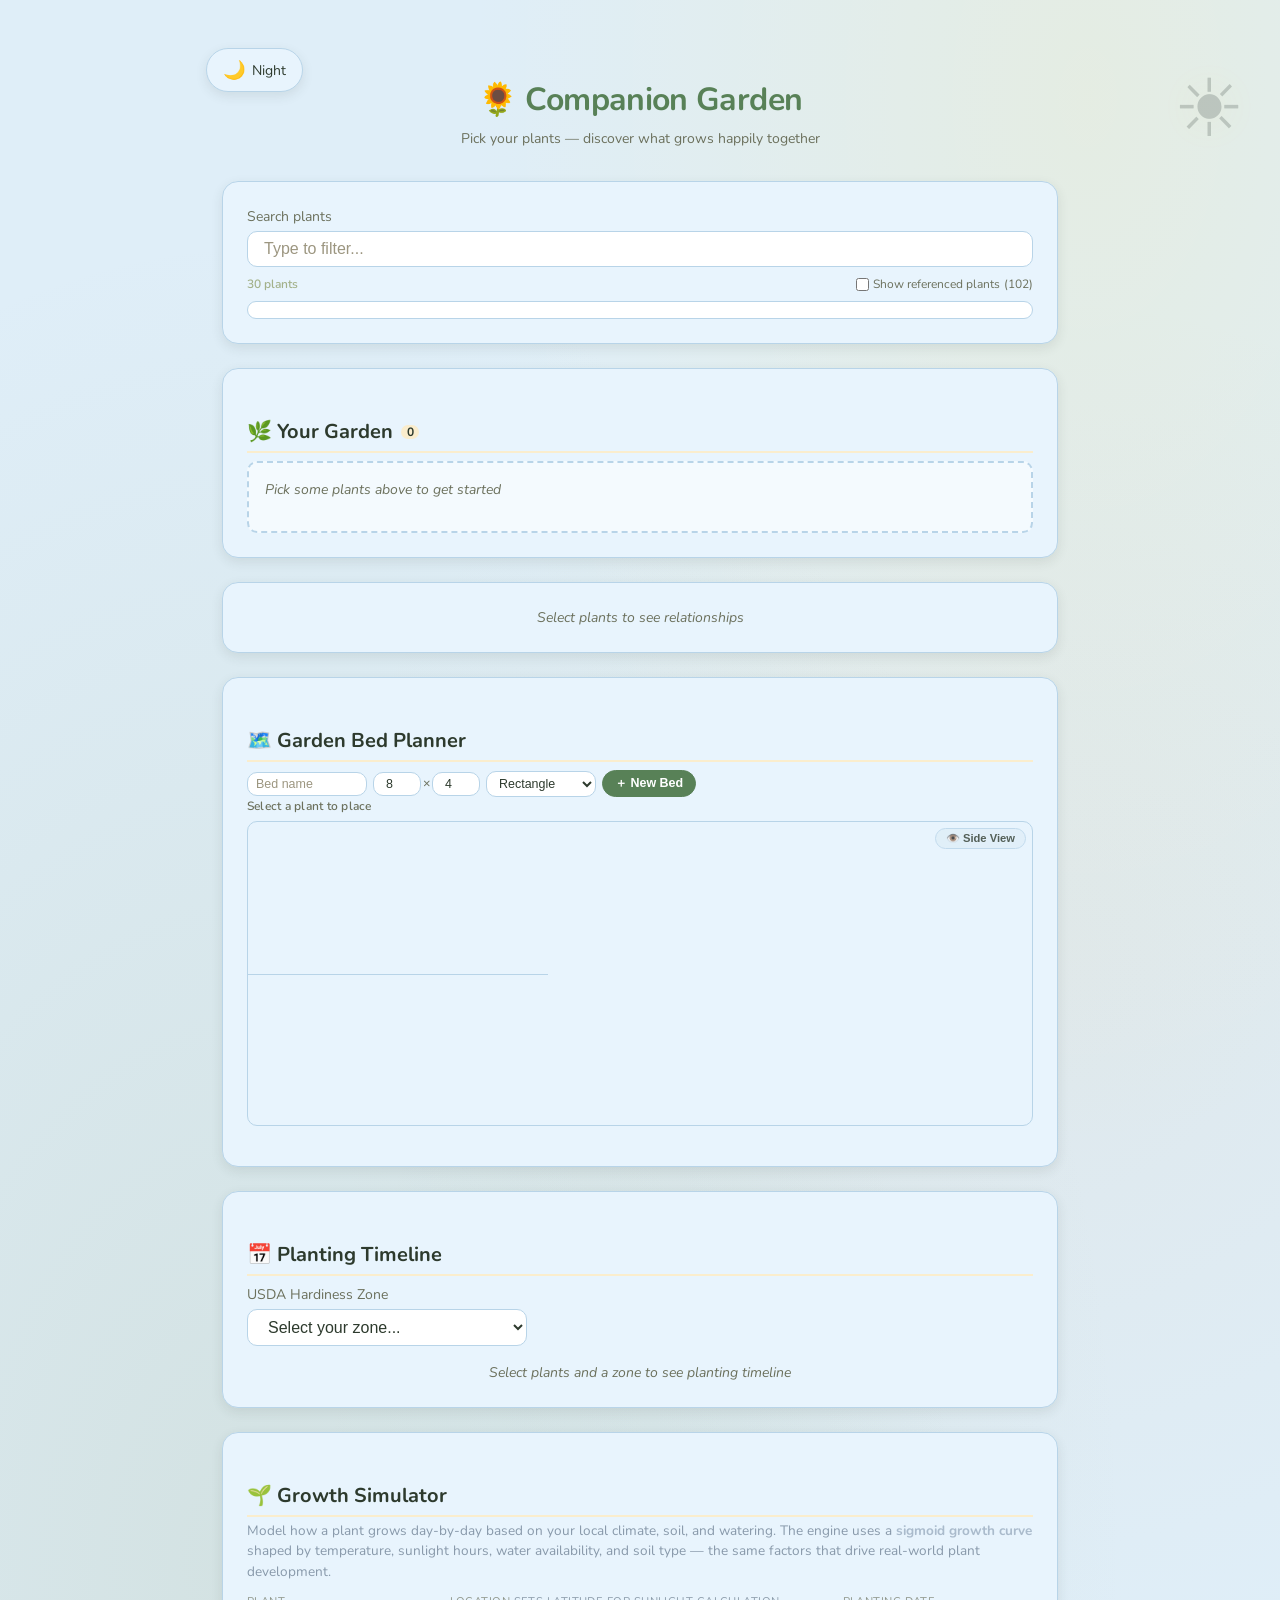
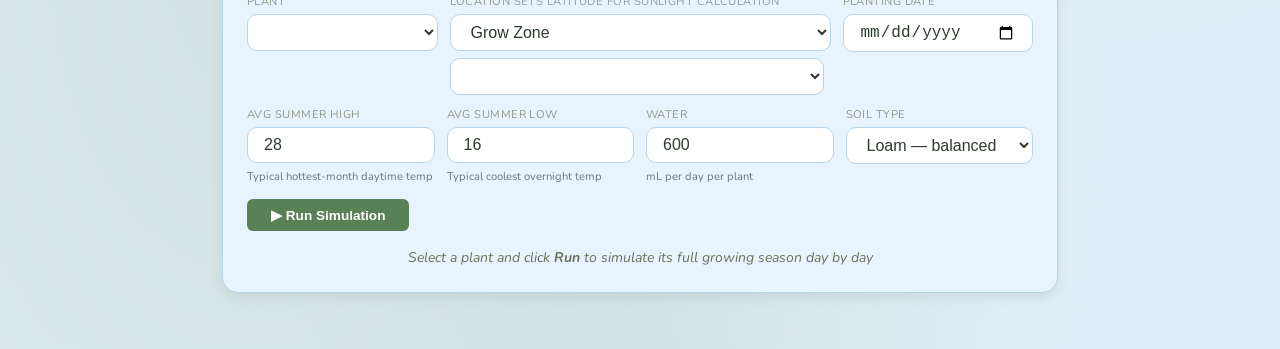
==== pwa/index.html @ 71387d05 "ux: informed UI — dual units, stage descriptions, and contextual labels Controls: - Date picker repl" ====
<!DOCTYPE html>
<html lang="en">
<head>
  <meta charset="UTF-8">
  <meta name="viewport" content="width=device-width, initial-scale=1.0">
  <title>Companion Garden</title>
  <meta name="description" content="Plan your garden with companion planting — see what grows well together">
  <meta name="theme-color" content="#588157">
  <link rel="manifest" href="manifest.json">
  <link rel="icon" href="data:image/svg+xml,<svg xmlns='http://www.w3.org/2000/svg' viewBox='0 0 100 100'><text y='.9em' font-size='90'>🌱</text></svg>">
  <link rel="preconnect" href="https://fonts.googleapis.com">
  <link rel="preconnect" href="https://fonts.gstatic.com" crossorigin>
  <link href="https://fonts.googleapis.com/css2?family=Nunito:wght@400;600;700&display=swap" rel="stylesheet">
  <link href="styles.css" rel="stylesheet">
</head>
<body>
  <a href="#main" class="cup-skip-link">Skip to main content</a>

  <button class="night-toggle" id="night-toggle" aria-label="Toggle night mode">
    <span class="night-toggle-icon" id="night-toggle-icon">🌙</span>
    <span id="night-toggle-label">Night</span>
  </button>

  <!-- Night decorations (hidden in day mode via CSS opacity) -->
  <div class="firefly-canvas" id="firefly-canvas"></div>
  <div class="night-moon" aria-hidden="true">🌙</div>

  <!-- Day decorations (hidden in night mode via CSS opacity) -->
  <div class="day-canvas" id="day-canvas"></div>
  <div class="day-sun" aria-hidden="true">☀️</div>

  <header class="app-header">
    <h1 class="app-title">🌻 Companion Garden</h1>
    <p class="app-subtitle">Pick your plants — discover what grows happily together</p>
  </header>

  <main id="main">
    <section class="card plant-picker" aria-label="Plant selection">
      <div class="search-bar">
        <label for="plant-search" class="field-label">Search plants</label>
        <input type="search" id="plant-search" class="field-input" placeholder="Type to filter..." autocomplete="off">
      </div>
      <div class="grid-toolbar">
        <span id="plant-count" class="chip-count">30 plants</span>
        <label class="stub-toggle">
          <input type="checkbox" id="show-stubs"> Show referenced plants
          <span id="stub-count" class="chip-count chip-count--muted">(102)</span>
        </label>
      </div>
      <div id="plant-grid" class="plant-grid" role="listbox" aria-label="Available plants">
      </div>
    </section>

    <section class="card garden-bed" aria-label="Your garden selection">
      <h2 class="section-title">🌿 Your Garden <span id="selected-count" class="badge" hidden>0</span></h2>
      <div id="selected-plants" class="selected-plants" aria-live="polite">
        <p class="empty-state">Pick some plants above to get started</p>
      </div>
    </section>

    <section class="card results-panel" aria-label="Companion results">
      <div id="no-selection-msg" class="empty-state center-text">Select plants to see relationships</div>
      <div id="all-clear-msg" class="all-clear" hidden>🌈 No conflicts — these plants grow well together!</div>
      <div id="conflicts-panel" class="conflicts-panel" hidden>
        <h2 class="section-title section-title--danger">⚠️ Conflicts <span id="conflict-count" class="badge badge--danger"></span></h2>
        <ul id="conflict-list" class="conflict-list"></ul>
      </div>
      <div id="companions-panel" class="companions-panel" hidden>
        <h2 class="section-title section-title--success">🤝 Shared Companions <span id="companion-count" class="badge badge--success"></span></h2>
        <ul id="companion-list" class="companion-list"></ul>
      </div>
      <div id="succession-panel" class="succession-panel" hidden>
        <h2 class="section-title section-title--succession">🔄 Succession Plan <span id="succession-count" class="badge badge--succession"></span></h2>
        <ul id="succession-list" class="succession-list"></ul>
      </div>
    </section>


    <section class="card stats-panel" id="stats-panel" aria-label="Garden statistics" hidden>
      <h2 class="section-title">📊 Garden Stats</h2>
      <button class="stats-detail-toggle" id="stats-detail-toggle" aria-label="Toggle detailed view">
        <span id="stats-detail-icon">🔬</span> <span id="stats-detail-label">Details</span>
      </button>
      <div class="stats-grid">
        <div class="stat-gauge" data-stat="nitrogen">
          <div class="stat-label">🧪 Nitrogen Balance</div>
          <div class="stat-bar"><div class="stat-fill" id="stat-nitrogen"></div></div>
          <div class="stat-value" id="stat-nitrogen-val"></div>
        </div>
        <div class="stat-gauge" data-stat="roots">
          <div class="stat-label">🌱 Root Diversity</div>
          <div class="stat-bar"><div class="stat-fill" id="stat-roots"></div></div>
          <div class="stat-value" id="stat-roots-val"></div>
        </div>
        <div class="stat-gauge" data-stat="vertical">
          <div class="stat-label">🌿 Vertical Coverage</div>
          <div class="stat-bar"><div class="stat-fill" id="stat-vertical"></div></div>
          <div class="stat-value" id="stat-vertical-val"></div>
        </div>
        <div class="stat-gauge" data-stat="water">
          <div class="stat-label">💧 Water Demand</div>
          <div class="stat-bar"><div class="stat-fill" id="stat-water"></div></div>
          <div class="stat-value" id="stat-water-val"></div>
        </div>
        <div class="stat-gauge" data-stat="pollinator">
          <div class="stat-label">🐝 Pollinator Score</div>
          <div class="stat-bar"><div class="stat-fill" id="stat-pollinator"></div></div>
          <div class="stat-value" id="stat-pollinator-val"></div>
        </div>
        <div class="stat-gauge" data-stat="family">
          <div class="stat-label">🧬 Family Diversity</div>
          <div class="stat-bar"><div class="stat-fill" id="stat-family"></div></div>
          <div class="stat-value" id="stat-family-val"></div>
        </div>
        <div class="stat-gauge stat-gauge--wide" data-stat="pest">
          <div class="stat-label">🛡️ Pest Coverage</div>
          <div class="stat-pests" id="stat-pest-list"></div>
        </div>
      </div>
      <div class="stats-visuals" id="stats-visuals">
        <div class="visual-panel" id="visual-roots">
          <div class="visual-title">🌱 Root Profile</div>
          <div class="root-diagram" id="root-diagram">
            <div class="soil-layer soil-shallow" data-depth="shallow">
              <span class="soil-label">Shallow</span>
              <div class="soil-plants" id="soil-shallow-plants"></div>
            </div>
            <div class="soil-layer soil-medium" data-depth="medium">
              <span class="soil-label">Medium</span>
              <div class="soil-plants" id="soil-medium-plants"></div>
            </div>
            <div class="soil-layer soil-deep" data-depth="deep">
              <span class="soil-label">Deep</span>
              <div class="soil-plants" id="soil-deep-plants"></div>
            </div>
          </div>
        </div>
        <div class="visual-panel" id="visual-vertical">
          <div class="visual-title">🌿 Garden Layers</div>
          <div class="layer-diagram" id="layer-diagram">
            <div class="height-tier" data-tier="climbing"><span class="tier-label">Climbing</span><div class="tier-plants" id="tier-climbing"></div></div>
            <div class="height-tier" data-tier="tall"><span class="tier-label">Tall</span><div class="tier-plants" id="tier-tall"></div></div>
            <div class="height-tier" data-tier="medium"><span class="tier-label">Medium</span><div class="tier-plants" id="tier-medium"></div></div>
            <div class="height-tier" data-tier="low"><span class="tier-label">Low</span><div class="tier-plants" id="tier-low"></div></div>
            <div class="height-tier" data-tier="ground-cover"><span class="tier-label">Ground</span><div class="tier-plants" id="tier-ground-cover"></div></div>
            <div class="ground-line"></div>
          </div>
        </div>
        <div class="visual-panel visual-panel--wide" id="visual-nitrogen">
          <div class="visual-title">⚖️ Nitrogen Balance</div>
          <div class="balance-diagram" id="balance-diagram">
            <div class="balance-side balance-fixers" id="balance-fixers">
              <div class="balance-label">Fixers (+N)</div>
              <div class="balance-plants" id="balance-fixer-plants"></div>
            </div>
            <div class="balance-fulcrum">
              <div class="balance-beam" id="balance-beam"></div>
              <div class="balance-pivot">▲</div>
              <div class="balance-score" id="balance-score"></div>
            </div>
            <div class="balance-side balance-feeders" id="balance-feeders">
              <div class="balance-label">Feeders (−N)</div>
              <div class="balance-plants" id="balance-feeder-plants"></div>
            </div>
          </div>
        </div>
      </div>
      <div class="stats-detail" id="stats-detail" hidden>
        <table class="stats-table" id="stats-table">
          <thead>
            <tr>
              <th>Plant</th>
              <th>N₂</th>
              <th>Roots</th>
              <th>Height</th>
              <th>Water</th>
              <th>Sun</th>
              <th>Poll.</th>
              <th>Yield</th>
              <th>Pests Deterred</th>
            </tr>
          </thead>
          <tbody id="stats-table-body"></tbody>
        </table>
        <div class="stats-raw" id="stats-raw"></div>
      </div>
      <div class="stat-suggestions" id="stat-suggestions"></div>
    </section>

    <section class="card planner-panel" id="planner-panel" aria-label="Garden Bed Planner">
      <h2 class="section-title">🗺️ Garden Bed Planner</h2>

      <div class="planner-layout">
        <div class="planner-toolbar">
          <div class="planner-bed-tabs" id="planner-bed-tabs"></div>
          <div class="planner-controls">
            <input type="text" id="bed-name" class="field-input planner-input" placeholder="Bed name" maxlength="24">
            <label class="planner-dim-label">
              <input type="number" id="bed-cols" class="field-input planner-dim" value="8" min="2" max="20">×
              <input type="number" id="bed-rows" class="field-input planner-dim" value="4" min="2" max="20">
            </label>
            <select id="bed-shape" class="field-input planner-select">
              <option value="rectangle">Rectangle</option>
              <option value="circle">Circle</option>
            </select>
            <button class="planner-btn" id="planner-add-bed">＋ New Bed</button>
          </div>
        </div>

        <div class="planner-palette-bar">
          <span class="planner-placing" id="planner-placing-label">Select a plant to place</span>
          <div class="planner-palette" id="planner-palette"></div>
        </div>

        <div class="planner-canvas-wrap">
          <canvas id="planner-canvas" class="planner-canvas"></canvas>
          <canvas id="planner-side-canvas" class="planner-canvas planner-side-canvas"></canvas>
          <button class="planner-view-btn" id="planner-view-toggle">👁️ Side View</button>
        </div>

        <div class="planner-bed-stats" id="planner-bed-stats"></div>
          <div class="planner-rotation-tabs" id="rotation-tabs" hidden></div>
      </div>
    </section>

    <section class="card timeline-panel" aria-label="Planting timeline">
      <h2 class="section-title">📅 Planting Timeline</h2>
      <div class="zone-selector">
        <label for="zone-select" class="field-label">USDA Hardiness Zone</label>
        <select id="zone-select" class="field-input">
          <option value="">Select your zone...</option>
        </select>
        <span id="frost-info" class="frost-info"></span>
      </div>
      <div id="timeline-empty" class="empty-state center-text">Select plants and a zone to see planting timeline</div>
      <div id="timeline-chart" class="timeline-chart" hidden>
        <div class="timeline-header">
          <div class="timeline-label-col"></div>
          <div class="timeline-months">
            <span>Jan</span><span>Feb</span><span>Mar</span><span>Apr</span>
            <span>May</span><span>Jun</span><span>Jul</span><span>Aug</span>
            <span>Sep</span><span>Oct</span><span>Nov</span><span>Dec</span>
          </div>
        </div>
        <div id="timeline-rows" class="timeline-rows"></div>
        <div class="timeline-legend">
          <span class="legend-item"><span class="legend-swatch legend-swatch--indoor"></span>Indoor start</span>
          <span class="legend-item"><span class="legend-swatch legend-swatch--outdoor"></span>Outdoor</span>
          <span class="legend-item"><span class="legend-swatch legend-swatch--harvest"></span>Harvest</span>
          <span class="legend-item"><span class="legend-swatch legend-swatch--frost"></span>Last frost</span>
          <span class="legend-item"><span class="legend-swatch legend-swatch--today"></span>Today</span>
        </div>
      </div>
    </section>
    <section class="card growth-panel" id="growth-panel" aria-label="Growth Simulator">
      <h2 class="section-title">🌱 Growth Simulator</h2>
      <p class="growth-intro">Model how a plant grows day-by-day based on your local climate, soil, and watering.
        The engine uses a <strong>sigmoid growth curve</strong> shaped by temperature, sunlight hours,
        water availability, and soil type — the same factors that drive real-world plant development.</p>
      <div class="growth-controls">
        <div class="growth-control-row">
          <div class="growth-field">
            <label for="growth-plant-select" class="field-label">Plant</label>
            <select id="growth-plant-select" class="field-input"></select>
          </div>
          <div class="growth-field growth-field--location">
            <label class="field-label">Location <span class="growth-hint">Sets latitude for sunlight calculation</span></label>
            <div class="growth-location-row">
              <select id="growth-loc-method" class="field-input growth-loc-select">
                <option value="zone">Grow Zone</option>
                <option value="city">City</option>
                <option value="gps">📍 Use My Location</option>
                <option value="manual">Manual Latitude</option>
              </select>
              <select id="growth-zone-select" class="field-input growth-loc-picker"></select>
              <select id="growth-city-select" class="field-input growth-loc-picker" hidden></select>
              <input type="number" id="growth-latitude" class="field-input growth-loc-picker" value="42" min="-90" max="90" step="0.1" hidden>
              <span id="growth-loc-label" class="growth-loc-label"></span>
            </div>
          </div>
          <div class="growth-field">
            <label for="growth-planting-date" class="field-label">Planting Date</label>
            <input type="date" id="growth-planting-date" class="field-input" value="">
            <input type="hidden" id="growth-planting-doy" value="120">
          </div>
        </div>
        <div class="growth-control-row">
          <div class="growth-field">
            <label for="growth-temp-high" class="field-label">Avg Summer High <span id="growth-temp-high-f" class="growth-hint"></span></label>
            <input type="number" id="growth-temp-high" class="field-input" value="28" step="0.5">
            <span class="growth-hint">Typical hottest-month daytime temp</span>
          </div>
          <div class="growth-field">
            <label for="growth-temp-low" class="field-label">Avg Summer Low <span id="growth-temp-low-f" class="growth-hint"></span></label>
            <input type="number" id="growth-temp-low" class="field-input" value="16" step="0.5">
            <span class="growth-hint">Typical coolest overnight temp</span>
          </div>
          <div class="growth-field">
            <label for="growth-water" class="field-label">Water <span id="growth-water-equiv" class="growth-hint"></span></label>
            <input type="number" id="growth-water" class="field-input" value="600" min="0" max="3000" step="50">
            <span class="growth-hint">mL per day per plant</span>
          </div>
          <div class="growth-field">
            <label for="growth-soil-select" class="field-label">Soil Type</label>
            <select id="growth-soil-select" class="field-input">
              <option value="loam">Loam — balanced (most gardens)</option>
              <option value="sandy">Sandy — drains fast, warms quickly</option>
              <option value="sandy-loam">Sandy Loam — light, easy roots</option>
              <option value="silt-loam">Silt Loam — holds moisture well</option>
              <option value="clay-loam">Clay Loam — rich but slow drainage</option>
              <option value="clay">Clay — heavy, retains water</option>
            </select>
          </div>
        </div>
        <button id="growth-run-btn" class="btn btn--primary">▶ Run Simulation</button>
      </div>
      <div id="growth-empty" class="empty-state center-text">Select a plant and click <strong>Run</strong> to simulate its full growing season day by day</div>
      <div id="growth-results" hidden>
        <div class="growth-snapshot-card" id="growth-snapshot"></div>
        <div class="growth-day-control">
          <label for="growth-day-slider" class="field-label">Day <span id="growth-day-label">0</span></label>
          <input type="range" id="growth-day-slider" min="0" max="180" value="0" class="growth-slider">
          <div class="growth-stage-row">
            <div class="growth-stage-badge" id="growth-stage-badge">seed</div>
            <span class="growth-stage-desc" id="growth-stage-desc"></span>
          </div>
        </div>
        <div class="growth-charts">
          <div class="growth-chart-label">📈 Growth Curves — height, spread, and root depth over the season (cm)</div>
          <canvas id="growth-chart-height" width="600" height="220"></canvas>
          <div class="growth-chart-label">⚠️ Stress Timeline — when conditions hurt growth (frost, heat, drought, etc.)</div>
          <canvas id="growth-chart-stress" width="600" height="120"></canvas>
        </div>
        <details class="growth-data-details">
          <summary>Raw Data (JSON)</summary>
          <pre id="growth-raw-json" class="growth-raw"></pre>
        </details>
      </div>
    </section>
  </main>

  <script type="module" src="app.js"></script>
</body>
</html>
---- pwa/styles.css ----
/* Companion Garden — styles.css
 * Warm garden theme: greens, yellows, earthy tones. */

/* ── Tokens ── */
:root {
  /* ─ Garden palette ─ */
  --cup-color-surface:      #dfeef8;  /* soft sky blue */
  --cup-color-on-surface:   #2d3a2d;  /* deep garden green */
  --cup-color-surface-alt:  #e8f4fd;  /* pale sky */
  --cup-color-primary:      #588157;  /* sage green */
  --cup-color-on-primary:   #ffffff;
  --cup-color-secondary:    #a3b18a;  /* dusty sage */
  --cup-color-accent:       #dda15e;  /* golden honey */
  --cup-color-accent-light: #faedcd;  /* pale wheat */
  --cup-color-error:        #bc4749;  /* berry red */
  --cup-color-on-error:     #ffffff;
  --cup-color-success:      #4a7c59;  /* forest green */
  --cup-color-warning:      #e9c46a;  /* sunflower */
  --cup-color-info:         #588157;
  --cup-color-border:       #b8d4e8;  /* sky border */
  --cup-color-focus:        #588157;
  --cup-color-disabled:     #c9c2a5;
  --cup-color-on-disabled:  #8a8472;
  --cup-color-placeholder:  #9c9680;
  --cup-color-text-muted:   #6b705c;  /* olive muted */

  --cup-space-2xs: 0.125rem;
  --cup-space-xs:  0.25rem;
  --cup-space-sm:  0.5rem;
  --cup-space-md:  1rem;
  --cup-space-lg:  1.5rem;
  --cup-space-xl:  2rem;
  --cup-space-2xl: 3rem;

  --cup-font-family:       'Nunito', system-ui, -apple-system, 'Segoe UI', Roboto, sans-serif;
  --cup-font-family-mono:  ui-monospace, 'Cascadia Code', 'Fira Code', monospace;
  --cup-font-size-xs:   0.75rem;
  --cup-font-size-sm:   0.875rem;
  --cup-font-size-base: 1rem;
  --cup-font-size-lg:   1.25rem;
  --cup-font-size-xl:   1.5rem;
  --cup-font-size-2xl:  2rem;
  --cup-font-weight-normal: 400;
  --cup-font-weight-medium: 600;
  --cup-font-weight-bold:   700;
  --cup-line-height:        1.5;

  --cup-radius-sm:   6px;
  --cup-radius-md:   10px;
  --cup-radius-lg:   16px;
  --cup-radius-full: 9999px;

  --cup-transition-fast:   150ms ease;
  --cup-transition-normal: 250ms ease;
  --cup-transition-slow:   400ms ease;

  --cup-shadow-sm:  0 1px 3px rgba(45,58,45,0.08);
  --cup-shadow-md:  0 4px 12px rgba(45,58,45,0.1);
  --cup-shadow-lg:  0 8px 24px rgba(45,58,45,0.12);

  --cup-touch-min: 44px;
}

/* ── Reset ── */
*, *::before, *::after {
  box-sizing: border-box;
  margin: 0;
  padding: 0;
}

body {
  font-family: var(--cup-font-family);
  font-size: var(--cup-font-size-base);
  line-height: var(--cup-line-height);
  color: var(--cup-color-on-surface);
  background-color: var(--cup-color-surface);
  background-image:
    radial-gradient(ellipse at 85% 5%, rgba(255,230,130,0.18) 0%, transparent 40%),
    radial-gradient(ellipse at 20% 80%, rgba(163,177,138,0.2) 0%, transparent 60%),
    radial-gradient(ellipse at 80% 50%, rgba(221,161,94,0.08) 0%, transparent 50%),
    radial-gradient(ellipse at 50% 100%, rgba(88,129,87,0.06) 0%, transparent 40%);
  min-height: 100dvh;
  padding: var(--cup-space-md);
}

/* ── Skip Link ── */
.cup-skip-link {
  position: absolute;
  top: -100%;
  left: var(--cup-space-md);
  background: var(--cup-color-primary);
  color: var(--cup-color-on-primary);
  padding: var(--cup-space-sm) var(--cup-space-md);
  border-radius: var(--cup-radius-md);
  font-weight: var(--cup-font-weight-bold);
  z-index: 1000;
  text-decoration: none;
}
.cup-skip-link:focus {
  top: var(--cup-space-sm);
}

/* ── Header ── */
.app-header {
  text-align: center;
  margin-bottom: var(--cup-space-xl);
}
.app-title {
  font-size: var(--cup-font-size-2xl);
  font-weight: var(--cup-font-weight-bold);
  color: var(--cup-color-primary);
  letter-spacing: -0.02em;
}
.app-subtitle {
  color: var(--cup-color-text-muted);
  font-size: var(--cup-font-size-sm);
  margin-top: var(--cup-space-xs);
}

/* ── Search Bar ── */
.search-bar {
  margin-bottom: var(--cup-space-sm);
}

/* ── Grid Toolbar ── */
.grid-toolbar {
  display: flex;
  align-items: center;
  justify-content: space-between;
  margin-bottom: var(--cup-space-sm);
}
.chip-count {
  font-size: var(--cup-font-size-xs);
  color: var(--cup-color-secondary);
  font-weight: var(--cup-font-weight-medium);
}
.chip-count--muted {
  color: var(--cup-color-text-muted);
  font-weight: var(--cup-font-weight-normal);
}
.stub-toggle {
  display: flex;
  align-items: center;
  gap: var(--cup-space-xs);
  font-size: var(--cup-font-size-xs);
  color: var(--cup-color-text-muted);
  cursor: pointer;
  user-select: none;
}
.stub-toggle input[type="checkbox"] {
  accent-color: var(--cup-color-primary);
}
.field-label {
  display: block;
  font-size: var(--cup-font-size-sm);
  color: var(--cup-color-text-muted);
  margin-bottom: var(--cup-space-xs);
}
.field-input {
  width: 100%;
  padding: var(--cup-space-sm) var(--cup-space-md);
  background: #fff;
  border: 1.5px solid var(--cup-color-border);
  border-radius: var(--cup-radius-md);
  color: var(--cup-color-on-surface);
  font-size: var(--cup-font-size-base);
  transition: border-color var(--cup-transition-fast);
}
.field-input:focus {
  outline: none;
  border-color: var(--cup-color-focus);
  box-shadow: 0 0 0 3px rgba(88, 129, 87, 0.15);
}
.field-input::placeholder {
  color: var(--cup-color-placeholder);
}

/* ── Plant Grid ── */
.plant-grid {
  display: flex;
  flex-wrap: wrap;
  gap: var(--cup-space-sm);
  max-height: 280px;
  overflow-y: auto;
  padding: var(--cup-space-sm);
  border: 1.5px solid var(--cup-color-border);
  border-radius: var(--cup-radius-md);
  background: #fff;
}

.plant-chip {
  display: inline-flex;
  align-items: center;
  gap: 4px;
  padding: var(--cup-space-xs) var(--cup-space-md);
  min-height: var(--cup-touch-min);
  border-radius: var(--cup-radius-full);
  border: 1.5px solid var(--cup-color-border);
  background: var(--cup-color-accent-light);
  color: var(--cup-color-on-surface);
  font-size: var(--cup-font-size-sm);
  cursor: pointer;
  transition: all var(--cup-transition-fast);
  user-select: none;
}
.plant-chip:hover {
  border-color: var(--cup-color-primary);
  background: rgba(88, 129, 87, 0.08);
  transform: translateY(-1px);
  box-shadow: var(--cup-shadow-sm);
}
.plant-chip[aria-selected="true"] {
  background: var(--cup-color-primary);
  color: var(--cup-color-on-primary);
  border-color: var(--cup-color-primary);
  font-weight: var(--cup-font-weight-medium);
  box-shadow: var(--cup-shadow-sm);
}
.plant-chip.companion-highlight {
  border-color: var(--cup-color-success);
  background: rgba(74, 124, 89, 0.08);
  box-shadow: 0 0 0 2px rgba(74, 124, 89, 0.2);
}
.plant-chip.antagonist-highlight {
  border-color: var(--cup-color-error);
  background: rgba(188, 71, 73, 0.06);
  box-shadow: 0 0 0 2px rgba(188, 71, 73, 0.2);
}
.plant-chip.stub {
  opacity: 0.5;
  font-style: italic;
}

/* ── Emoji in chips ── */
.plant-emoji {
  font-style: normal;
  font-size: 1.15em;
  line-height: 1;
}

/* ── Section Titles ── */
.section-title {
  font-size: var(--cup-font-size-lg);
  font-weight: var(--cup-font-weight-bold);
  margin: var(--cup-space-lg) 0 var(--cup-space-sm);
  padding-bottom: var(--cup-space-xs);
  border-bottom: 2px solid var(--cup-color-accent-light);
  display: flex;
  align-items: center;
  gap: var(--cup-space-sm);
}
.section-title--danger { color: var(--cup-color-error); }
.section-title--success { color: var(--cup-color-success); }

/* ── Selected Plants ── */
.selected-plants {
  display: flex;
  flex-wrap: wrap;
  gap: var(--cup-space-sm);
  min-height: 72px;
  padding: var(--cup-space-md);
  border: 2px dashed var(--cup-color-border);
  border-radius: var(--cup-radius-md);
  background: rgba(255,255,255,0.5);
}
.empty-state {
  color: var(--cup-color-text-muted);
  font-size: var(--cup-font-size-sm);
  font-style: italic;
}

/* ── Results Panel ── */
.conflict-list,
.companion-list {
  list-style: none;
  padding: 0;
}
.conflict-list li,
.companion-list li {
  padding: var(--cup-space-sm) var(--cup-space-md);
  margin-bottom: var(--cup-space-xs);
  border-radius: var(--cup-radius-md);
  font-size: var(--cup-font-size-sm);
}
.conflict-list li {
  background: rgba(188, 71, 73, 0.08);
  border-left: 3px solid var(--cup-color-error);
}
.companion-list li {
  background: rgba(74, 124, 89, 0.08);
  border-left: 3px solid var(--cup-color-success);
}
.conflict-list .reason,
.companion-list .reason {
  display: block;
  color: var(--cup-color-text-muted);
  font-size: var(--cup-font-size-xs);
  margin-top: var(--cup-space-2xs);
}

/* ── Responsive ── */
@media (min-width: 768px) {
  body { padding: var(--cup-space-xl); max-width: 900px; margin: 0 auto; }
  .plant-grid { max-height: 320px; }
}

/* ── Card Elevation ── */
.card {
  background: var(--cup-color-surface-alt);
  border: 1.5px solid var(--cup-color-border);
  border-radius: var(--cup-radius-lg);
  padding: var(--cup-space-lg);
  margin-bottom: var(--cup-space-lg);
  box-shadow: var(--cup-shadow-md);
}

/* ── Badges ── */
.badge {
  display: inline-flex;
  align-items: center;
  justify-content: center;
  min-width: 1.5em;
  padding: 0.1em 0.4em;
  border-radius: var(--cup-radius-full);
  font-size: var(--cup-font-size-xs);
  font-weight: var(--cup-font-weight-bold);
  line-height: 1;
  vertical-align: middle;
  background: var(--cup-color-accent-light);
  color: var(--cup-color-on-surface);
}
.badge--danger {
  background: rgba(188, 71, 73, 0.15);
  color: var(--cup-color-error);
}
.badge--success {
  background: rgba(74, 124, 89, 0.15);
  color: var(--cup-color-success);
}

/* ── All-Clear Message ── */
.all-clear {
  padding: var(--cup-space-md);
  border-radius: var(--cup-radius-md);
  background: rgba(74, 124, 89, 0.1);
  color: var(--cup-color-success);
  font-weight: var(--cup-font-weight-medium);
  text-align: center;
}

/* ── Centering ── */
.center-text { text-align: center; }

/* ── Timeline ── */
.zone-selector {
  margin-bottom: var(--cup-space-md);
}
.zone-selector select {
  max-width: 280px;
}
.frost-info {
  display: block;
  font-size: var(--cup-font-size-xs);
  color: var(--cup-color-text-muted);
  margin-top: var(--cup-space-xs);
}
.timeline-chart {
  overflow-x: auto;
}
.timeline-header {
  display: flex;
  align-items: flex-end;
  border-bottom: 2px solid var(--cup-color-accent-light);
  padding-bottom: var(--cup-space-xs);
  margin-bottom: var(--cup-space-xs);
}
.timeline-label-col {
  flex: 0 0 140px;
}
.timeline-months {
  flex: 1;
  display: flex;
  min-width: 480px;
}
.timeline-months span {
  flex: 1;
  text-align: center;
  font-size: var(--cup-font-size-xs);
  color: var(--cup-color-text-muted);
  font-weight: var(--cup-font-weight-medium);
}
.timeline-rows {
  display: flex;
  flex-direction: column;
  gap: var(--cup-space-xs);
}
.timeline-row {
  display: flex;
  align-items: center;
  min-height: 32px;
}
.timeline-row-label {
  flex: 0 0 140px;
  font-size: var(--cup-font-size-sm);
  color: var(--cup-color-on-surface);
  overflow: hidden;
  text-overflow: ellipsis;
  white-space: nowrap;
  padding-right: var(--cup-space-sm);
}
.timeline-row-bars {
  flex: 1;
  position: relative;
  height: 22px;
  min-width: 480px;
  border-radius: var(--cup-radius-sm);
  background: rgba(163,177,138,0.1);
}
.timeline-bar {
  position: absolute;
  top: 0;
  height: 100%;
  border-radius: var(--cup-radius-sm);
  opacity: 0.85;
}
.timeline-bar--indoor {
  background: #8b5cf6;
  height: 60%;
  top: 20%;
}
.timeline-bar--outdoor {
  background: var(--cup-color-primary);
}
.timeline-bar--harvest {
  background: var(--cup-color-accent);
  height: 60%;
  top: 20%;
}
.timeline-frost-line {
  position: absolute;
  top: 0;
  bottom: 0;
  width: 1.5px;
  background: var(--cup-color-error);
  opacity: 0.6;
  z-index: 2;
}
.timeline-legend {
  display: flex;
  gap: var(--cup-space-lg);
  margin-top: var(--cup-space-md);
  padding-top: var(--cup-space-sm);
  border-top: 2px solid var(--cup-color-accent-light);
}
.legend-item {
  display: flex;
  align-items: center;
  gap: var(--cup-space-xs);
  font-size: var(--cup-font-size-xs);
  color: var(--cup-color-text-muted);
}
.legend-swatch {
  display: inline-block;
  width: 12px;
  height: 12px;
  border-radius: var(--cup-radius-sm);
}
.legend-swatch--indoor { background: #8b5cf6; }
.legend-swatch--outdoor { background: var(--cup-color-primary); }
.legend-swatch--harvest { background: var(--cup-color-accent); }

/* Today marker */
.timeline-today-line {
  position: absolute;
  top: 0;
  bottom: 0;
  width: 2px;
  background: var(--cup-color-success);
  opacity: 0.9;
  z-index: 3;
}
.timeline-today-line::after {
  content: '▼';
  position: absolute;
  top: -14px;
  left: -5px;
  font-size: 10px;
  color: var(--cup-color-success);
}
.legend-swatch--frost {
  background: var(--cup-color-error);
  opacity: 0.6;
}
.legend-swatch--today {
  background: var(--cup-color-success);
}

/* Responsive: stacked timeline on small screens */
@media (max-width: 600px) {
  .timeline-row {
    flex-direction: column;
    align-items: flex-start;
    gap: 2px;
  }
  .timeline-row-label {
    flex: 0 0 auto;
    width: 100%;
    padding: 0;
    font-size: var(--cup-font-size-xs);
  }
  .timeline-row-bars {
    min-width: 0;
    flex: 0 0 22px;
    height: 22px;
    width: 100%;
  }
  .timeline-label-col {
    display: none;
  }
  .timeline-months {
    width: 100%;
    min-width: 0;
  }
  .timeline-months span {
    font-size: 10px;
  }
  .zone-selector select {
    width: 100%;
    max-width: 100%;
  }
  .timeline-legend {
    flex-wrap: wrap;
    gap: var(--cup-space-sm);
  }
}

/* ── Succession Panel ── */
.succession-list {
  list-style: none;
  padding: 0;
}
.succession-list li {
  padding: var(--cup-space-sm) var(--cup-space-md);
  margin-bottom: var(--cup-space-xs);
  border-radius: var(--cup-radius-md);
  font-size: var(--cup-font-size-sm);
  background: rgba(221, 161, 94, 0.08);
  border-left: 3px solid var(--cup-color-accent);
}
.succession-list .reason {
  display: block;
  color: var(--cup-color-text-muted);
  font-size: var(--cup-font-size-xs);
  margin-top: var(--cup-space-2xs);
}
.succession-arrow {
  color: var(--cup-color-accent);
  font-weight: var(--cup-font-weight-bold);
  margin: 0 4px;
}
.succession-gap {
  font-size: var(--cup-font-size-xs);
  color: var(--cup-color-text-muted);
  margin-left: var(--cup-space-xs);
}
.section-title--succession {
  color: var(--cup-color-accent);
}
.badge--succession {
  background: rgba(221, 161, 94, 0.15);
  color: #b8860b;
}

/* ══════════════════════════════════════════════
   Night Mode — warm summer night garden
   ══════════════════════════════════════════════ */

/* ── Night Toggle Button ── */
.night-toggle {
  position: fixed;
  top: var(--cup-space-md);
  right: var(--cup-space-md);
  z-index: 100;
  background: var(--cup-color-surface-alt);
  border: 1.5px solid var(--cup-color-border);
  border-radius: var(--cup-radius-full);
  padding: var(--cup-space-xs) var(--cup-space-md);
  min-height: var(--cup-touch-min);
  cursor: pointer;
  font-size: var(--cup-font-size-sm);
  color: var(--cup-color-on-surface);
  font-family: var(--cup-font-family);
  display: flex;
  align-items: center;
  gap: 6px;
  box-shadow: var(--cup-shadow-md);
  transition: all var(--cup-transition-normal);
  user-select: none;
}
.night-toggle:hover {
  transform: scale(1.05);
  box-shadow: var(--cup-shadow-lg);
}
.night-toggle-icon {
  font-size: 1.3em;
  line-height: 1;
  transition: transform 0.5s ease;
}
.night-toggle:hover .night-toggle-icon {
  transform: rotate(20deg);
}

/* ── Night palette override ── */
/* ── Day Decorations ── */
.day-canvas {
  position: fixed;
  inset: 0;
  pointer-events: none;
  z-index: 0;
  overflow: hidden;
  opacity: 1;
  transition: opacity 1s ease;
}

[data-theme="night"] .day-canvas {
  opacity: 0;
}

/* Floating sun watermark */
.day-sun {
  position: fixed;
  top: 50px;
  right: 35px;
  font-size: 5rem;
  opacity: 0.22;
  pointer-events: none;
  z-index: 0;
  filter: drop-shadow(0 0 18px rgba(255,210,80,0.4));
  animation: sun-pulse 8s infinite ease-in-out;
  transition: opacity 1.5s ease;
}

[data-theme="night"] .day-sun {
  opacity: 0;
}

@keyframes sun-pulse {
  0%, 100% { transform: scale(1); filter: drop-shadow(0 0 18px rgba(255,210,80,0.4)); }
  50%      { transform: scale(1.06); filter: drop-shadow(0 0 24px rgba(255,210,80,0.55)); }
}

/* Sun rays — subtle rotating beams */
.day-ray {
  position: fixed;
  top: 35px;
  right: 20px;
  width: 320px;
  height: 320px;
  pointer-events: none;
  z-index: 0;
  opacity: 0.04;
  background: conic-gradient(
    from 0deg,
    transparent 0deg, rgba(255,210,80,1) 8deg, transparent 16deg,
    transparent 45deg, rgba(255,210,80,1) 53deg, transparent 61deg,
    transparent 90deg, rgba(255,210,80,1) 98deg, transparent 106deg,
    transparent 135deg, rgba(255,210,80,1) 143deg, transparent 151deg,
    transparent 180deg, rgba(255,210,80,1) 188deg, transparent 196deg,
    transparent 225deg, rgba(255,210,80,1) 233deg, transparent 241deg,
    transparent 270deg, rgba(255,210,80,1) 278deg, transparent 286deg,
    transparent 315deg, rgba(255,210,80,1) 323deg, transparent 331deg
  );
  border-radius: 50%;
  animation: sun-rotate 60s linear infinite;
  transition: opacity 1.5s ease;
  z-index: 0;
}

[data-theme="night"] .day-ray {
  opacity: 0;
}

@keyframes sun-rotate {
  to { transform: rotate(360deg); }
}

/* Drifting clouds */
.day-cloud {
  position: fixed;
  left: 0;
  pointer-events: none;
  z-index: 0;
  opacity: 0.22;
  transition: opacity 1.5s ease;
  filter: blur(0.3px) drop-shadow(0 2px 4px rgba(0,0,0,0.04));
  animation: cloud-ltr var(--cloud-dur, 80s) var(--cloud-delay, 0s) linear infinite;
}

/* Toggle: clicking sun switches direction. data-cloud-dir="rtl" on <html> */
[data-cloud-dir="rtl"] .day-cloud {
  animation-name: cloud-rtl;
}

[data-theme="night"] .day-cloud { opacity: 0; }

@keyframes cloud-ltr {
  0%   { transform: translateX(-160px); }
  100% { transform: translateX(calc(100vw + 160px)); }
}

@keyframes cloud-rtl {
  0%   { transform: translateX(calc(100vw + 160px)); }
  100% { transform: translateX(-160px); }
}

/* Butterflies */
.day-butterfly {
  position: fixed;
  pointer-events: none;
  z-index: 0;
  width: 18px;
  height: 14px;
  opacity: 0;
  transition: opacity 1.5s ease;
  /* butterfly-travel uses `translate` property — separate from `transform`
     so butterfly-wing (transform: scaleY) won't override the movement */
  animation:
    butterfly-travel var(--fly-duration, 14s) var(--fly-delay, 0s) infinite ease-in-out,
    butterfly-wing 0.5s infinite ease-in-out;
}

.day-butterfly { opacity: 0.6; }
[data-theme="night"] .day-butterfly { opacity: 0; }

.day-butterfly::before, .day-butterfly::after {
  content: '';
  position: absolute;
  top: 0;
  width: 8px;
  height: 11px;
  border-radius: 50% 50% 50% 0;
  background: var(--bf-color, #e88fd0);
}
.day-butterfly::before { left: 0; transform-origin: bottom right; }
.day-butterfly::after  { right: 0; transform-origin: bottom left; border-radius: 50% 50% 0 50%; }

@keyframes butterfly-travel {
  0%   { translate: 0px 0px; }
  25%  { translate: var(--dx1, 60px) var(--dy1, -40px); }
  50%  { translate: var(--dx2, -30px) var(--dy2, -80px); }
  75%  { translate: var(--dx3, 40px) var(--dy3, -20px); }
  100% { translate: 0px 0px; }
}

@keyframes butterfly-wing {
  0%, 100% { transform: scaleY(1); }
  50%      { transform: scaleY(0.25); }
}

/* Bees */
.day-bee {
  position: fixed;
  pointer-events: none;
  z-index: 0;
  width: 10px;
  height: 6px;
  background: #f0c830;
  border-radius: 50%;
  opacity: 0;
  transition: opacity 1.5s ease;
  box-shadow: inset -3px 0 0 rgba(40,30,10,0.4);
  animation: firefly-float var(--fly-duration, 12s) var(--fly-delay, 0s) infinite ease-in-out;
}

.day-bee { opacity: 0.45; }
[data-theme="night"] .day-bee { opacity: 0; }

.day-bee::before {
  content: '';
  position: absolute;
  top: -4px;
  left: 1px;
  width: 8px;
  height: 5px;
  background: rgba(220,240,255,0.5);
  border-radius: 50%;
  animation: bee-wing 0.12s infinite alternate;
}

/* bees reuse firefly-float keyframe */

@keyframes bee-wing {
  from { transform: scaleY(1); }
  to   { transform: scaleY(0.4); }
}

/* Dandelion seeds (floating puffs) */
.day-seed {
  position: fixed;
  pointer-events: none;
  z-index: 0;
  width: 3px;
  height: 3px;
  border-radius: 50%;
  background: rgba(255,255,255,0.85);
  box-shadow: 0 0 6px 2px rgba(255,255,255,0.4);
  opacity: 0;
  transition: opacity 1.5s ease;
  animation: seed-float var(--seed-dur, 20s) var(--seed-delay, 0s) linear infinite;
}

.day-seed { opacity: 0.55; }
[data-theme="night"] .day-seed { opacity: 0; }

@keyframes seed-float {
  0%   { transform: translate(0, 0) rotate(0deg); }
  100% { transform: translate(var(--seed-dx, 200px), var(--seed-dy, -300px)) rotate(720deg); }
}

[data-theme="night"] {
  --cup-color-surface:      #1b2a1b;  /* deep forest floor */
  --cup-color-on-surface:   #d4e4c8;  /* moonlit sage */
  --cup-color-surface-alt:  #243024;  /* mossy undergrowth */
  --cup-color-primary:      #8fbc8f;  /* dark sea green — moonlit leaves */
  --cup-color-on-primary:   #0f1a0f;
  --cup-color-secondary:    #6b8f6b;  /* shadowed sage */
  --cup-color-accent:       #d4a04a;  /* lantern amber */
  --cup-color-accent-light: #2a3520;  /* dark fern */
  --cup-color-error:        #e07070;  /* soft berry glow */
  --cup-color-on-error:     #1a0808;
  --cup-color-success:      #7cbf7c;  /* phosphor green */
  --cup-color-warning:      #e0c060;  /* warm amber */
  --cup-color-info:         #8fbc8f;
  --cup-color-border:       #3a4f3a;  /* dark hedge */
  --cup-color-focus:        #8fbc8f;
  --cup-color-disabled:     #3a4a3a;
  --cup-color-on-disabled:  #6a7a6a;
  --cup-color-placeholder:  #5a6a5a;
  --cup-color-text-muted:   #8a9f8a;  /* dewy sage */

  --cup-shadow-sm:  0 1px 3px rgba(0,0,0,0.3);
  --cup-shadow-md:  0 4px 12px rgba(0,0,0,0.35);
  --cup-shadow-lg:  0 8px 24px rgba(0,0,0,0.4);
}

[data-theme="night"] body {
  background-color: #1b2a1b;
  color: #d4e4c8;
  background-image:
    radial-gradient(ellipse at 30% 70%, rgba(143,188,143,0.06) 0%, transparent 60%),
    radial-gradient(ellipse at 70% 30%, rgba(212,160,74,0.04) 0%, transparent 50%);
}

[data-theme="night"] .field-input {
  background: #1e2e1e;
}

[data-theme="night"] .plant-grid {
  background: #1e2e1e;
}

[data-theme="night"] .selected-plants {
  background: rgba(30,46,30,0.5);
}

[data-theme="night"] .plant-chip {
  background: var(--cup-color-accent-light);
}

[data-theme="night"] .plant-chip:hover {
  background: rgba(143,188,143,0.12);
}
[data-theme="night"] .plant-chip[aria-selected="true"] {
  background: var(--cup-color-primary);
  color: #ffffff;
  border-color: var(--cup-color-primary);
  box-shadow: 0 0 0 2px rgba(143, 188, 143, 0.4);
}

[data-theme="night"] .plant-chip.companion-highlight {
  background: rgba(124, 191, 124, 0.15);
  border-color: var(--cup-color-success);
  box-shadow: 0 0 0 2px rgba(124, 191, 124, 0.3);
}

[data-theme="night"] .plant-chip.antagonist-highlight {
  background: rgba(224, 112, 112, 0.15);
  border-color: var(--cup-color-error);
  box-shadow: 0 0 0 2px rgba(224, 112, 112, 0.3);
}


[data-theme="night"] .night-toggle {
  background: var(--cup-color-accent);
  color: #1a1a0a;
  border-color: #b8860b;
}

/* ── Fireflies ── */
.firefly-canvas {
  position: fixed;
  inset: 0;
  pointer-events: none;
  z-index: 0;
  overflow: hidden;
  opacity: 0;
  transition: opacity 1s ease;
}

[data-theme="night"] .firefly-canvas {
  opacity: 1;
}

.firefly {
  position: absolute;
  width: 4px;
  height: 4px;
  border-radius: 50%;
  background: #e8d44d;
  box-shadow:
    0 0 6px 2px rgba(232,212,77,0.6),
    0 0 14px 4px rgba(232,212,77,0.2);
  animation: firefly-float var(--fly-duration, 12s) var(--fly-delay, 0s) infinite ease-in-out,
             firefly-glow  var(--glow-duration, 3s) var(--glow-delay, 0s) infinite ease-in-out;
}

@keyframes firefly-float {
  0%   { transform: translate(0, 0) scale(1); }
  25%  { transform: translate(var(--dx1, 60px), var(--dy1, -40px)) scale(0.8); }
  50%  { transform: translate(var(--dx2, -30px), var(--dy2, -80px)) scale(1.1); }
  75%  { transform: translate(var(--dx3, 40px), var(--dy3, -20px)) scale(0.9); }
  100% { transform: translate(0, 0) scale(1); }
}

@keyframes firefly-glow {
  0%, 100% { opacity: 0.15; }
  30%      { opacity: 0.9; }
  50%      { opacity: 0.4; }
  70%      { opacity: 1; }
}

/* Crescent moon watermark */
.night-moon {
  position: fixed;
  top: 60px;
  right: 40px;
  font-size: 3rem;
  opacity: 0;
  transition: opacity 1.5s ease 0.5s;
  pointer-events: none;
  z-index: 0;
  filter: drop-shadow(0 0 12px rgba(255,240,180,0.3));
}

[data-theme="night"] .night-moon {
  opacity: 0.25;
}

/* Cricket chirps — pulsing dots near the bottom */
.cricket {
  position: fixed;
  bottom: 20px;
  width: 3px;
  height: 3px;
  border-radius: 50%;
  background: #7cbf7c;
  opacity: 0;
  pointer-events: none;
  z-index: 0;
  animation: cricket-pulse 2s infinite ease-in-out;
}

[data-theme="night"] .cricket {
  opacity: 0.5;
}

@keyframes cricket-pulse {
  0%, 100% { transform: scale(1); opacity: 0.2; }
  50%      { transform: scale(1.8); opacity: 0.7; }
}

/* Stars — tiny twinkling dots scattered high */
.night-star {
  position: fixed;
  width: 2px;
  height: 2px;
  border-radius: 50%;
  background: #fffef0;
  opacity: 0;
  pointer-events: none;
  z-index: 0;
  animation: star-twinkle var(--twinkle-dur, 4s) var(--twinkle-delay, 0s) infinite ease-in-out;
}

[data-theme="night"] .night-star {
  opacity: 1;
}

@keyframes star-twinkle {
  0%, 100% { opacity: 0.1; transform: scale(0.8); }
  50%      { opacity: 0.8; transform: scale(1.2); }
}

/* Ensure main content stays above decorations */
.app-header, main, .night-toggle {
  position: relative;
  z-index: 1;
}

/* Smooth color transitions when toggling */
body, .card, .field-input, .plant-chip, .plant-grid, .selected-plants,
.badge, .section-title, .timeline-row-bars {
  transition: background-color 0.6s ease, color 0.4s ease, border-color 0.4s ease;
}

/* ── Stats Panel ── */

.stats-panel {
  transition: opacity 0.4s ease;
}

.stats-grid {
  display: grid;
  grid-template-columns: 1fr 1fr;
  gap: var(--cup-spacing-md);
}

.stat-gauge {
  display: flex;
  flex-direction: column;
  gap: var(--cup-spacing-xs);
}

.stat-gauge--wide {
  grid-column: 1 / -1;
}

.stat-label {
  font-size: var(--cup-font-size-sm);
  font-weight: 600;
  color: var(--cup-color-on-surface);
}

.stat-bar {
  height: 12px;
  background: var(--cup-color-accent-light);
  border-radius: var(--cup-radius-full);
  overflow: hidden;
  position: relative;
}

.stat-fill {
  height: 100%;
  border-radius: var(--cup-radius-full);
  transition: width 0.6s ease, background-color 0.4s ease;
  width: 0%;
}

/* Color coding: green = good, yellow = okay, red = needs attention */
.stat-fill[data-level="great"] {
  background: var(--cup-color-success);
}
.stat-fill[data-level="good"] {
  background: var(--cup-color-primary);
}
.stat-fill[data-level="okay"] {
  background: var(--cup-color-warning);
}
.stat-fill[data-level="low"] {
  background: var(--cup-color-error);
}
/* For water: inverse scale — high demand = warning */
.stat-fill[data-level="water-low"] {
  background: var(--cup-color-success);
}
.stat-fill[data-level="water-med"] {
  background: var(--cup-color-warning);
}
.stat-fill[data-level="water-high"] {
  background: var(--cup-color-error);
}

.stat-value {
  font-size: 0.75rem;
  color: var(--cup-color-text-muted);
  min-height: 1.2em;
}

.stat-pests {
  display: flex;
  flex-wrap: wrap;
  gap: var(--cup-spacing-xs);
  min-height: 1.6em;
}

.pest-chip {
  display: inline-block;
  font-size: 0.7rem;
  padding: 2px 8px;
  border-radius: var(--cup-radius-full);
  background: var(--cup-color-accent-light);
  color: var(--cup-color-on-surface);
  font-weight: 500;
}

.pest-chip--covered {
  background: var(--cup-color-success);
  color: var(--cup-color-on-primary);
}

.stat-suggestions {
  margin-top: var(--cup-spacing-md);
  display: flex;
  flex-direction: column;
  gap: var(--cup-spacing-xs);
}

.suggestion {
  font-size: var(--cup-font-size-sm);
  padding: var(--cup-spacing-xs) var(--cup-spacing-sm);
  border-radius: var(--cup-radius-md);
  background: var(--cup-color-accent-light);
  color: var(--cup-color-on-surface);
  border-left: 3px solid var(--cup-color-accent);
}

@media (max-width: 600px) {
  .stats-grid {
    grid-template-columns: 1fr;
  }
}

/* ── Stats Detail View ── */

.stats-detail-toggle {
  display: inline-flex;
  align-items: center;
  gap: 4px;
  padding: 4px 12px;
  font-size: 0.75rem;
  font-weight: 600;
  border: 1px solid var(--cup-color-border);
  border-radius: var(--cup-radius-full);
  background: var(--cup-color-accent-light);
  color: var(--cup-color-on-surface);
  cursor: pointer;
  margin-left: var(--cup-spacing-sm);
  transition: background 0.2s, border-color 0.2s;
  vertical-align: middle;
}

.stats-detail-toggle:hover {
  border-color: var(--cup-color-primary);
  background: rgba(88, 129, 87, 0.12);
}

.stats-detail-toggle[aria-pressed="true"] {
  background: var(--cup-color-primary);
  color: var(--cup-color-on-primary);
  border-color: var(--cup-color-primary);
}

[data-theme="night"] .stats-detail-toggle[aria-pressed="true"] {
  background: var(--cup-color-primary);
  color: #0f1a0f;
}

.stats-detail {
  margin-top: var(--cup-spacing-md);
  overflow-x: auto;
  -webkit-overflow-scrolling: touch;
}

.stats-table {
  width: 100%;
  border-collapse: collapse;
  font-size: 0.78rem;
  white-space: nowrap;
}

.stats-table th {
  text-align: left;
  padding: 6px 8px;
  font-weight: 700;
  font-size: 0.7rem;
  text-transform: uppercase;
  letter-spacing: 0.04em;
  color: var(--cup-color-text-muted);
  border-bottom: 2px solid var(--cup-color-border);
  position: sticky;
  top: 0;
  background: var(--cup-color-surface-alt);
}

.stats-table td {
  padding: 5px 8px;
  border-bottom: 1px solid var(--cup-color-border);
  color: var(--cup-color-on-surface);
}

.stats-table tr:hover td {
  background: rgba(88, 129, 87, 0.06);
}

[data-theme="night"] .stats-table tr:hover td {
  background: rgba(143, 188, 143, 0.08);
}

.stats-table .cell-fixer { color: var(--cup-color-success); font-weight: 600; }
.stats-table .cell-heavy { color: var(--cup-color-error); font-weight: 600; }
.stats-table .cell-light { color: var(--cup-color-text-muted); }
.stats-table .cell-neutral { color: var(--cup-color-text-muted); }

.stats-table .cell-pill {
  display: inline-block;
  padding: 1px 6px;
  border-radius: var(--cup-radius-full);
  font-size: 0.7rem;
  font-weight: 500;
}

.stats-table .cell-pill--low { background: rgba(124,191,124,0.15); color: var(--cup-color-success); }
.stats-table .cell-pill--med { background: rgba(212,160,74,0.15); color: var(--cup-color-warning); }
.stats-table .cell-pill--high { background: rgba(224,112,112,0.15); color: var(--cup-color-error); }
.stats-table .cell-pill--full { background: rgba(88,129,87,0.12); color: var(--cup-color-primary); }
.stats-table .cell-pill--partial { background: rgba(212,160,74,0.12); color: var(--cup-color-warning); }

.stats-raw {
  margin-top: var(--cup-spacing-md);
  padding: var(--cup-spacing-sm);
  background: var(--cup-color-surface-alt);
  border-radius: var(--cup-radius-md);
  font-family: 'SF Mono', 'Fira Code', monospace;
  font-size: 0.72rem;
  line-height: 1.6;
  color: var(--cup-color-on-surface);
  overflow-x: auto;
}

.stats-raw .raw-section {
  margin-bottom: var(--cup-spacing-sm);
}

.stats-raw .raw-label {
  font-weight: 700;
  color: var(--cup-color-primary);
  margin-right: 8px;
}

.stats-raw .raw-value {
  color: var(--cup-color-accent);
}

/* ── Garden Visual Diagrams ── */

.stats-visuals {
  display: grid;
  grid-template-columns: 1fr 1fr;
  gap: var(--cup-spacing-md);
  margin-top: var(--cup-spacing-md);
}

.visual-panel {
  background: var(--cup-color-surface-alt);
  border-radius: var(--cup-radius-md);
  padding: var(--cup-spacing-sm);
  overflow: hidden;
}

.visual-panel--wide {
  grid-column: 1 / -1;
}

.visual-title {
  font-size: 0.75rem;
  font-weight: 700;
  text-transform: uppercase;
  letter-spacing: 0.04em;
  color: var(--cup-color-text-muted);
  margin-bottom: var(--cup-spacing-sm);
}

/* ── Root Cross-Section ── */

.root-diagram {
  display: flex;
  flex-direction: column;
  border-radius: var(--cup-radius-sm);
  overflow: hidden;
  border: 1px solid var(--cup-color-border);
}

.soil-layer {
  display: flex;
  align-items: center;
  gap: 8px;
  min-height: 44px;
  padding: 6px 10px;
  position: relative;
  transition: opacity 0.3s;
}

.soil-layer.soil-empty {
  opacity: 0.45;
}

.soil-shallow {
  background: linear-gradient(180deg, #8B7355 0%, #6B5B3E 100%);
}

.soil-medium {
  background: linear-gradient(180deg, #5C4A30 0%, #4A3B26 100%);
}

.soil-deep {
  background: linear-gradient(180deg, #3E2E1C 0%, #2E2115 100%);
}

[data-theme="night"] .soil-shallow {
  background: linear-gradient(180deg, #5a4830 0%, #4a3a25 100%);
}

[data-theme="night"] .soil-medium {
  background: linear-gradient(180deg, #3e3018 0%, #322810 100%);
}

[data-theme="night"] .soil-deep {
  background: linear-gradient(180deg, #28200c 0%, #1e1808 100%);
}

.soil-label {
  font-size: 0.65rem;
  font-weight: 600;
  text-transform: uppercase;
  letter-spacing: 0.06em;
  color: rgba(255, 255, 255, 0.55);
  min-width: 52px;
  flex-shrink: 0;
}

.soil-plants {
  display: flex;
  flex-wrap: wrap;
  gap: 4px;
  flex: 1;
}

.soil-plant {
  display: inline-flex;
  align-items: center;
  gap: 2px;
  background: rgba(255, 255, 255, 0.15);
  border-radius: var(--cup-radius-full);
  padding: 2px 8px 2px 4px;
  font-size: 0.72rem;
  color: rgba(255, 255, 255, 0.9);
  backdrop-filter: blur(4px);
}

.soil-gap-hint {
  font-size: 0.65rem;
  font-style: italic;
  color: rgba(255, 255, 255, 0.35);
}

/* root lines */
.soil-layer::before {
  content: '';
  position: absolute;
  left: 68px;
  top: 0;
  bottom: 0;
  width: 1px;
  background: repeating-linear-gradient(
    180deg,
    rgba(255,255,255,0.08) 0px,
    rgba(255,255,255,0.08) 3px,
    transparent 3px,
    transparent 6px
  );
}

/* ── Vertical Layers ── */

.layer-diagram {
  display: flex;
  flex-direction: column;
  border-radius: var(--cup-radius-sm);
  overflow: hidden;
  border: 1px solid var(--cup-color-border);
  position: relative;
}

.height-tier {
  display: flex;
  align-items: center;
  gap: 8px;
  min-height: 36px;
  padding: 4px 10px;
  transition: opacity 0.3s;
  position: relative;
}

.height-tier.tier-empty {
  opacity: 0.4;
}

.height-tier[data-tier="climbing"] {
  background: linear-gradient(90deg, rgba(101,155,183,0.15), transparent 60%);
}

.height-tier[data-tier="tall"] {
  background: linear-gradient(90deg, rgba(88,129,87,0.15), transparent 60%);
}

.height-tier[data-tier="medium"] {
  background: linear-gradient(90deg, rgba(124,183,89,0.12), transparent 60%);
}

.height-tier[data-tier="low"] {
  background: linear-gradient(90deg, rgba(160,200,100,0.10), transparent 60%);
}

.height-tier[data-tier="ground-cover"] {
  background: linear-gradient(90deg, rgba(139,115,85,0.12), transparent 60%);
}

.tier-label {
  font-size: 0.65rem;
  font-weight: 600;
  text-transform: uppercase;
  letter-spacing: 0.06em;
  color: var(--cup-color-text-muted);
  min-width: 56px;
  flex-shrink: 0;
}

.tier-plants {
  display: flex;
  flex-wrap: wrap;
  gap: 4px;
  flex: 1;
}

.tier-plant {
  display: inline-flex;
  align-items: center;
  gap: 2px;
  background: rgba(88, 129, 87, 0.12);
  border-radius: var(--cup-radius-full);
  padding: 2px 8px 2px 4px;
  font-size: 0.72rem;
  color: var(--cup-color-on-surface);
}

[data-theme="night"] .tier-plant {
  background: rgba(143, 188, 143, 0.15);
}

.tier-gap-hint {
  font-size: 0.65rem;
  font-style: italic;
  color: var(--cup-color-text-muted);
  opacity: 0.6;
}

.ground-line {
  height: 3px;
  background: linear-gradient(90deg,
    var(--cup-color-border) 0%,
    rgba(139,115,85,0.5) 50%,
    var(--cup-color-border) 100%
  );
}

/* height indicator bar on left */
.layer-diagram::before {
  content: '';
  position: absolute;
  left: 0;
  top: 0;
  bottom: 3px;
  width: 3px;
  background: linear-gradient(180deg,
    #659BB7 0%,
    #588157 25%,
    #7CB759 50%,
    #A0C864 75%,
    #8B7355 100%
  );
  border-radius: 2px 0 0 2px;
}

/* ── Nitrogen Balance ── */

.balance-diagram {
  display: flex;
  align-items: flex-end;
  justify-content: center;
  gap: 0;
  padding: 8px 4px 4px;
  min-height: 100px;
}

.balance-side {
  flex: 1;
  display: flex;
  flex-direction: column;
  align-items: center;
  gap: 6px;
  padding: 0 8px;
}

.balance-label {
  font-size: 0.65rem;
  font-weight: 700;
  text-transform: uppercase;
  letter-spacing: 0.04em;
}

.balance-fixers .balance-label {
  color: var(--cup-color-success);
}

.balance-feeders .balance-label {
  color: var(--cup-color-error);
}

.balance-plants {
  display: flex;
  flex-wrap: wrap;
  justify-content: center;
  gap: 4px;
  min-height: 28px;
}

.balance-plant {
  display: inline-flex;
  align-items: center;
  gap: 2px;
  border-radius: var(--cup-radius-full);
  padding: 2px 8px 2px 4px;
  font-size: 0.72rem;
}

.balance-plant--fixer {
  background: rgba(74, 124, 89, 0.15);
  color: var(--cup-color-success);
  border: 1px solid rgba(74, 124, 89, 0.3);
}

.balance-plant--feeder {
  background: rgba(188, 71, 73, 0.12);
  color: var(--cup-color-error);
  border: 1px solid rgba(188, 71, 73, 0.25);
}

.balance-plant--neutral {
  background: rgba(88, 129, 87, 0.08);
  color: var(--cup-color-text-muted);
  border: 1px solid var(--cup-color-border);
  font-size: 0.65rem;
}

.balance-fulcrum {
  display: flex;
  flex-direction: column;
  align-items: center;
  width: 80px;
  flex-shrink: 0;
}

.balance-beam {
  width: 100%;
  height: 4px;
  background: var(--cup-color-on-surface);
  border-radius: 2px;
  transform-origin: center center;
  transition: transform 0.5s ease-out;
  margin-bottom: 2px;
}

.balance-pivot {
  font-size: 0.9rem;
  line-height: 1;
  color: var(--cup-color-text-muted);
  margin-top: -4px;
}

.balance-score {
  font-size: 0.7rem;
  font-weight: 700;
  margin-top: 2px;
  padding: 1px 8px;
  border-radius: var(--cup-radius-full);
}

.balance-score[data-sign="positive"] {
  background: rgba(74, 124, 89, 0.15);
  color: var(--cup-color-success);
}

.balance-score[data-sign="negative"] {
  background: rgba(188, 71, 73, 0.15);
  color: var(--cup-color-error);
}

.balance-score[data-sign="neutral"] {
  background: rgba(88, 129, 87, 0.1);
  color: var(--cup-color-text-muted);
}

/* mobile: stack visuals */
@media (max-width: 600px) {
  .stats-visuals {
    grid-template-columns: 1fr;
  }
}

/* ── Garden Bed Planner ── */

.planner-panel {
  overflow: visible;
}

.planner-layout {
  display: flex;
  flex-direction: column;
  gap: var(--cup-spacing-md);
}

/* ── Toolbar ── */

.planner-toolbar {
  display: flex;
  flex-direction: column;
  gap: var(--cup-spacing-sm);
}

.planner-bed-tabs {
  display: flex;
  flex-wrap: wrap;
  gap: 4px;
}

.bed-tab {
  padding: 4px 12px;
  font-size: 0.78rem;
  font-weight: 600;
  border: 1px solid var(--cup-color-border);
  border-radius: var(--cup-radius-full);
  background: var(--cup-color-surface-alt);
  color: var(--cup-color-on-surface);
  cursor: pointer;
  transition: background 0.15s, border-color 0.15s;
}

.bed-tab:hover {
  border-color: var(--cup-color-primary);
}

.bed-tab-active {
  background: var(--cup-color-primary);
  color: #fff;
  border-color: var(--cup-color-primary);
}

[data-theme="night"] .bed-tab-active {
  color: #fff;
}

.bed-tab-add {
  font-weight: 700;
  font-size: 0.9rem;
  min-width: 32px;
}

.planner-controls {
  display: flex;
  flex-wrap: wrap;
  gap: 6px;
  align-items: center;
}

.planner-input {
  max-width: 120px;
  padding: 4px 8px;
  font-size: 0.78rem;
}

.planner-dim-label {
  display: inline-flex;
  align-items: center;
  gap: 2px;
  font-weight: 600;
  font-size: 0.78rem;
  color: var(--cup-color-text-muted);
}

.planner-dim {
  width: 48px;
  padding: 4px;
  font-size: 0.78rem;
  text-align: center;
}

.planner-select {
  padding: 4px 8px;
  font-size: 0.78rem;
  max-width: 110px;
}

.planner-btn {
  padding: 4px 12px;
  font-size: 0.78rem;
  font-weight: 600;
  border: 1px solid var(--cup-color-primary);
  border-radius: var(--cup-radius-full);
  background: var(--cup-color-primary);
  color: #fff;
  cursor: pointer;
  transition: opacity 0.15s;
}

.planner-btn:hover {
  opacity: 0.85;
}

/* ── Plant Palette ── */

.planner-palette-bar {
  display: flex;
  flex-direction: column;
  gap: 6px;
}

.planner-placing {
  font-size: 0.75rem;
  font-weight: 600;
  color: var(--cup-color-text-muted);
  letter-spacing: 0.02em;
}

.planner-placing.placing-active {
  color: var(--cup-color-primary);
}

.planner-palette {
  display: flex;
  flex-wrap: wrap;
  gap: 4px;
}

.palette-plant {
  width: 36px;
  height: 36px;
  display: inline-flex;
  align-items: center;
  justify-content: center;
  font-size: 1.1rem;
  border: 2px solid var(--cup-color-border);
  border-radius: var(--cup-radius-md);
  background: var(--cup-color-surface-alt);
  cursor: pointer;
  transition: border-color 0.15s, transform 0.1s, box-shadow 0.15s;
}

.palette-plant:hover {
  border-color: var(--cup-color-primary);
  transform: scale(1.1);
}

.palette-active {
  border-color: var(--cup-color-primary);
  background: rgba(88, 129, 87, 0.15);
  box-shadow: 0 0 0 2px rgba(88, 129, 87, 0.3);
}

[data-theme="night"] .palette-active {
  background: rgba(143, 188, 143, 0.15);
  box-shadow: 0 0 0 2px rgba(143, 188, 143, 0.3);
}

.palette-eraser {
  font-size: 0.9rem;
}

/* ── Canvas Area ── */

.planner-canvas-wrap {
  position: relative;
  overflow-x: auto;
  -webkit-overflow-scrolling: touch;
  border: 1px solid var(--cup-color-border);
  border-radius: var(--cup-radius-md);
  background: var(--cup-color-surface-alt);
  min-height: 200px;
}

.planner-canvas {
  display: block;
  cursor: crosshair;
}

.planner-side-canvas {
  margin-top: 2px;
  border-top: 1px solid var(--cup-color-border);
}

.planner-view-btn {
  position: absolute;
  top: 6px;
  right: 6px;
  padding: 3px 10px;
  font-size: 0.7rem;
  font-weight: 600;
  border: 1px solid var(--cup-color-border);
  border-radius: var(--cup-radius-full);
  background: var(--cup-color-surface);
  color: var(--cup-color-on-surface);
  cursor: pointer;
  opacity: 0.8;
  transition: opacity 0.15s;
  z-index: 1;
}

.planner-view-btn:hover {
  opacity: 1;
  border-color: var(--cup-color-primary);
}

/* ── Bed Stats Sidebar ── */

.planner-bed-stats {
  display: flex;
  flex-wrap: wrap;
  gap: var(--cup-spacing-sm);
}

.bed-stat {
  display: flex;
  flex-direction: column;
  gap: 2px;
  padding: 6px 12px;
  background: var(--cup-color-surface-alt);
  border-radius: var(--cup-radius-md);
  border: 1px solid var(--cup-color-border);
  min-width: 100px;
}

.bed-stat-label {
  font-size: 0.65rem;
  font-weight: 700;
  text-transform: uppercase;
  letter-spacing: 0.04em;
  color: var(--cup-color-text-muted);
}

.bed-stat-value {
  font-size: 0.85rem;
  font-weight: 600;
  color: var(--cup-color-on-surface);
}

.bed-stat--good {
  color: var(--cup-color-success);
}

.bed-stat--bad {
  color: var(--cup-color-error);
}

.bed-stat-actions {
  display: flex;
  gap: 6px;
  flex-basis: 100%;
}

.bed-action {
  padding: 4px 12px;
  font-size: 0.72rem;
  font-weight: 600;
  border: 1px solid var(--cup-color-border);
  border-radius: var(--cup-radius-full);
  background: var(--cup-color-surface);
  color: var(--cup-color-on-surface);
  cursor: pointer;
}

.bed-action:hover {
  border-color: var(--cup-color-primary);
}

.bed-action--danger {
  color: var(--cup-color-error);
  border-color: rgba(188, 71, 73, 0.3);
}

.bed-action--danger:hover {
  border-color: var(--cup-color-error);
  background: rgba(188, 71, 73, 0.08);
}

select.bed-action {
  appearance: auto;
  padding-right: 20px;
  min-width: 90px;
}

/* ── Mobile ── */

@media (max-width: 600px) {
  .planner-controls {
    flex-direction: column;
    align-items: stretch;
  }
  .planner-input, .planner-dim, .planner-select {
    max-width: none;
  }
  .palette-plant {
    width: 32px;
    height: 32px;
    font-size: 0.95rem;
  }
}

/* ── Season Scrubber ── */

.bed-stat-season {
  display: flex;
  align-items: center;
  gap: 0.5rem;
  padding: 0.5rem 0;
  border-top: 1px solid var(--cup-color-border, #ddd5bd);
}

.season-label {
  font-size: 0.75rem;
  font-weight: 600;
  color: var(--cup-color-text-muted, #6b705c);
  white-space: nowrap;
  min-width: 120px;
}

.season-slider {
  flex: 1;
  height: 6px;
  -webkit-appearance: none;
  appearance: none;
  background: var(--cup-color-border, #ddd5bd);
  border-radius: 3px;
  outline: none;
  cursor: pointer;
}

.season-slider::-webkit-slider-thumb {
  -webkit-appearance: none;
  width: 16px;
  height: 16px;
  border-radius: 50%;
  background: var(--cup-color-primary, #588157);
  cursor: grab;
  border: 2px solid #fff;
  box-shadow: 0 1px 3px rgba(0,0,0,0.2);
}

[data-theme="night"] .bed-stat-season {
  border-top-color: #3a5a3a;
}

[data-theme="night"] .season-slider {
  background: #2a3a2a;
}

[data-theme="night"] .season-slider::-webkit-slider-thumb {
  background: #5a8a5a;
  border-color: #1b2a1b;
}

/* ── Palette Dimming (out-of-season) ── */

.palette-dimmed {
  opacity: 0.3;
  filter: grayscale(60%);
}

/* ── Rotation Tabs ── */

.planner-rotation-tabs {
  display: flex;
  align-items: center;
  gap: 0.35rem;
  padding: 0.5rem 0;
  flex-wrap: wrap;
}

.rotation-label {
  font-size: 0.7rem;
  font-weight: 600;
  color: var(--cup-color-text-muted, #6b705c);
  margin-right: 0.25rem;
}

.rotation-tab {
  font-size: 0.7rem;
  padding: 0.2rem 0.5rem;
  border: 1px solid var(--cup-color-border, #ddd5bd);
  border-radius: 4px;
  background: var(--cup-color-surface, #faf6ee);
  color: var(--cup-color-text, #344e41);
  cursor: pointer;
  transition: background 0.15s;
}

.rotation-tab:hover {
  background: var(--cup-color-primary, #588157);
  color: #fff;
}

.rotation-tab-save {
  border-style: dashed;
}

[data-theme="night"] .rotation-tab {
  background: #243024;
  border-color: #3a5a3a;
  color: #d4e4c8;
}

[data-theme="night"] .rotation-tab:hover {
  background: #3a5a3a;
}

/* ── Drag cursor on canvas ── */

.planner-canvas {
  cursor: crosshair;
}

.planner-canvas.dragging {
  cursor: grabbing;
}

/* ── Growth Simulator ── */

.growth-panel { }

.growth-controls {
  display: flex;
  flex-direction: column;
  gap: 0.75rem;
  margin-bottom: 1rem;
}

.growth-control-row {
  display: flex;
  gap: 0.75rem;
  flex-wrap: wrap;
}

.growth-field {
  flex: 1;
  min-width: 120px;
}

.growth-field .field-label {
  font-size: 0.7rem;
  text-transform: uppercase;
  letter-spacing: 0.04em;
  margin-bottom: 0.2rem;
  display: block;
  opacity: 0.7;
}

.growth-field .field-input {
  width: 100%;
  box-sizing: border-box;
}

.btn--primary {
  background: var(--cup-color-primary, #43a047);
  color: #fff;
  border: none;
  padding: 0.5rem 1.5rem;
  border-radius: 6px;
  font-weight: 600;
  cursor: pointer;
  font-size: 0.85rem;
  align-self: flex-start;
}
.btn--primary:hover {
  filter: brightness(1.15);
}

.growth-snapshot-card {
  margin-bottom: 1rem;
}

.growth-snap-grid {
  display: grid;
  grid-template-columns: repeat(auto-fill, minmax(110px, 1fr));
  gap: 0.5rem;
}

.growth-snap-metric {
  display: flex;
  flex-direction: column;
  align-items: center;
  padding: 0.5rem 0.25rem;
  background: var(--cup-color-surface-alt, #1e1e2e);
  border-radius: 8px;
}

.growth-snap-val {
  font-size: 1.3rem;
  font-weight: 700;
  color: var(--cup-color-primary, #43a047);
}

.growth-snap-unit {
  font-size: 0.65rem;
  text-transform: uppercase;
  letter-spacing: 0.05em;
  opacity: 0.6;
}

.growth-snap-stress {
  margin-top: 0.5rem;
  display: flex;
  gap: 0.4rem;
  flex-wrap: wrap;
}

.growth-stress-tag {
  font-size: 0.7rem;
  padding: 0.15rem 0.5rem;
  border-radius: 4px;
  font-weight: 600;
}
.growth-stress--high {
  background: rgba(239, 83, 80, 0.25);
  color: #ef5350;
}
.growth-stress--low {
  background: rgba(255, 167, 38, 0.2);
  color: #ffa726;
}
.growth-no-stress {
  font-size: 0.7rem;
  color: #66bb6a;
  font-weight: 600;
}

.growth-day-control {
  display: flex;
  align-items: center;
  gap: 0.75rem;
  margin: 0.75rem 0;
}

.growth-day-control .field-label {
  white-space: nowrap;
  font-size: 0.8rem;
  min-width: 60px;
}

.growth-slider {
  flex: 1;
  accent-color: var(--cup-color-primary, #43a047);
}

.growth-stage-badge {
  font-size: 0.7rem;
  font-weight: 700;
  text-transform: uppercase;
  padding: 0.2rem 0.6rem;
  border-radius: 4px;
  color: #fff;
  white-space: nowrap;
}

.growth-charts {
  display: flex;
  flex-direction: column;
  gap: 0.5rem;
}

.growth-charts canvas {
  width: 100%;
  background: var(--cup-color-surface-alt, #1e1e2e);
  border-radius: 8px;
}

.growth-data-details {
  margin-top: 1rem;
}
.growth-data-details summary {
  cursor: pointer;
  font-size: 0.8rem;
  opacity: 0.6;
}

.growth-raw {
  font-size: 0.7rem;
  max-height: 300px;
  overflow-y: auto;
  background: var(--cup-color-surface-alt, #1e1e2e);
  padding: 0.75rem;
  border-radius: 6px;
  white-space: pre-wrap;
  word-break: break-all;
}

/* ── Growth Location Picker ── */

.growth-field--location {
  flex: 2;
  min-width: 240px;
}

.growth-location-row {
  display: flex;
  gap: 0.4rem;
  align-items: center;
  flex-wrap: wrap;
}

.growth-loc-select {
  flex: 0 0 auto;
  width: auto;
  min-width: 130px;
}

.growth-loc-picker {
  flex: 1;
  min-width: 100px;
}

.growth-loc-label {
  font-size: 0.7rem;
  opacity: 0.6;
  white-space: nowrap;
  flex-shrink: 0;
}

/* ── Growth Sim — informational additions ── */

.growth-intro {
  font-size: 0.85rem;
  color: #8899aa;
  line-height: 1.5;
  margin: -0.25rem 0 0.75rem;
}
.growth-intro strong {
  color: #aabbcc;
}

.growth-hint {
  font-size: 0.7rem;
  color: #667788;
  font-weight: 400;
}

.growth-alt {
  font-size: 0.65rem;
  color: #667788;
  margin-left: 0.2em;
}

.growth-snap-metric small {
  font-size: 0.65em;
  opacity: 0.7;
}

.growth-stage-row {
  display: flex;
  align-items: center;
  gap: 0.6rem;
  flex-wrap: wrap;
}

.growth-stage-desc {
  font-size: 0.78rem;
  color: #8899aa;
  font-style: italic;
}

.growth-chart-label {
  font-size: 0.75rem;
  color: #667788;
  margin: 0.5rem 0 0.15rem;
}

.growth-snap-metric[title] {
  cursor: help;
}
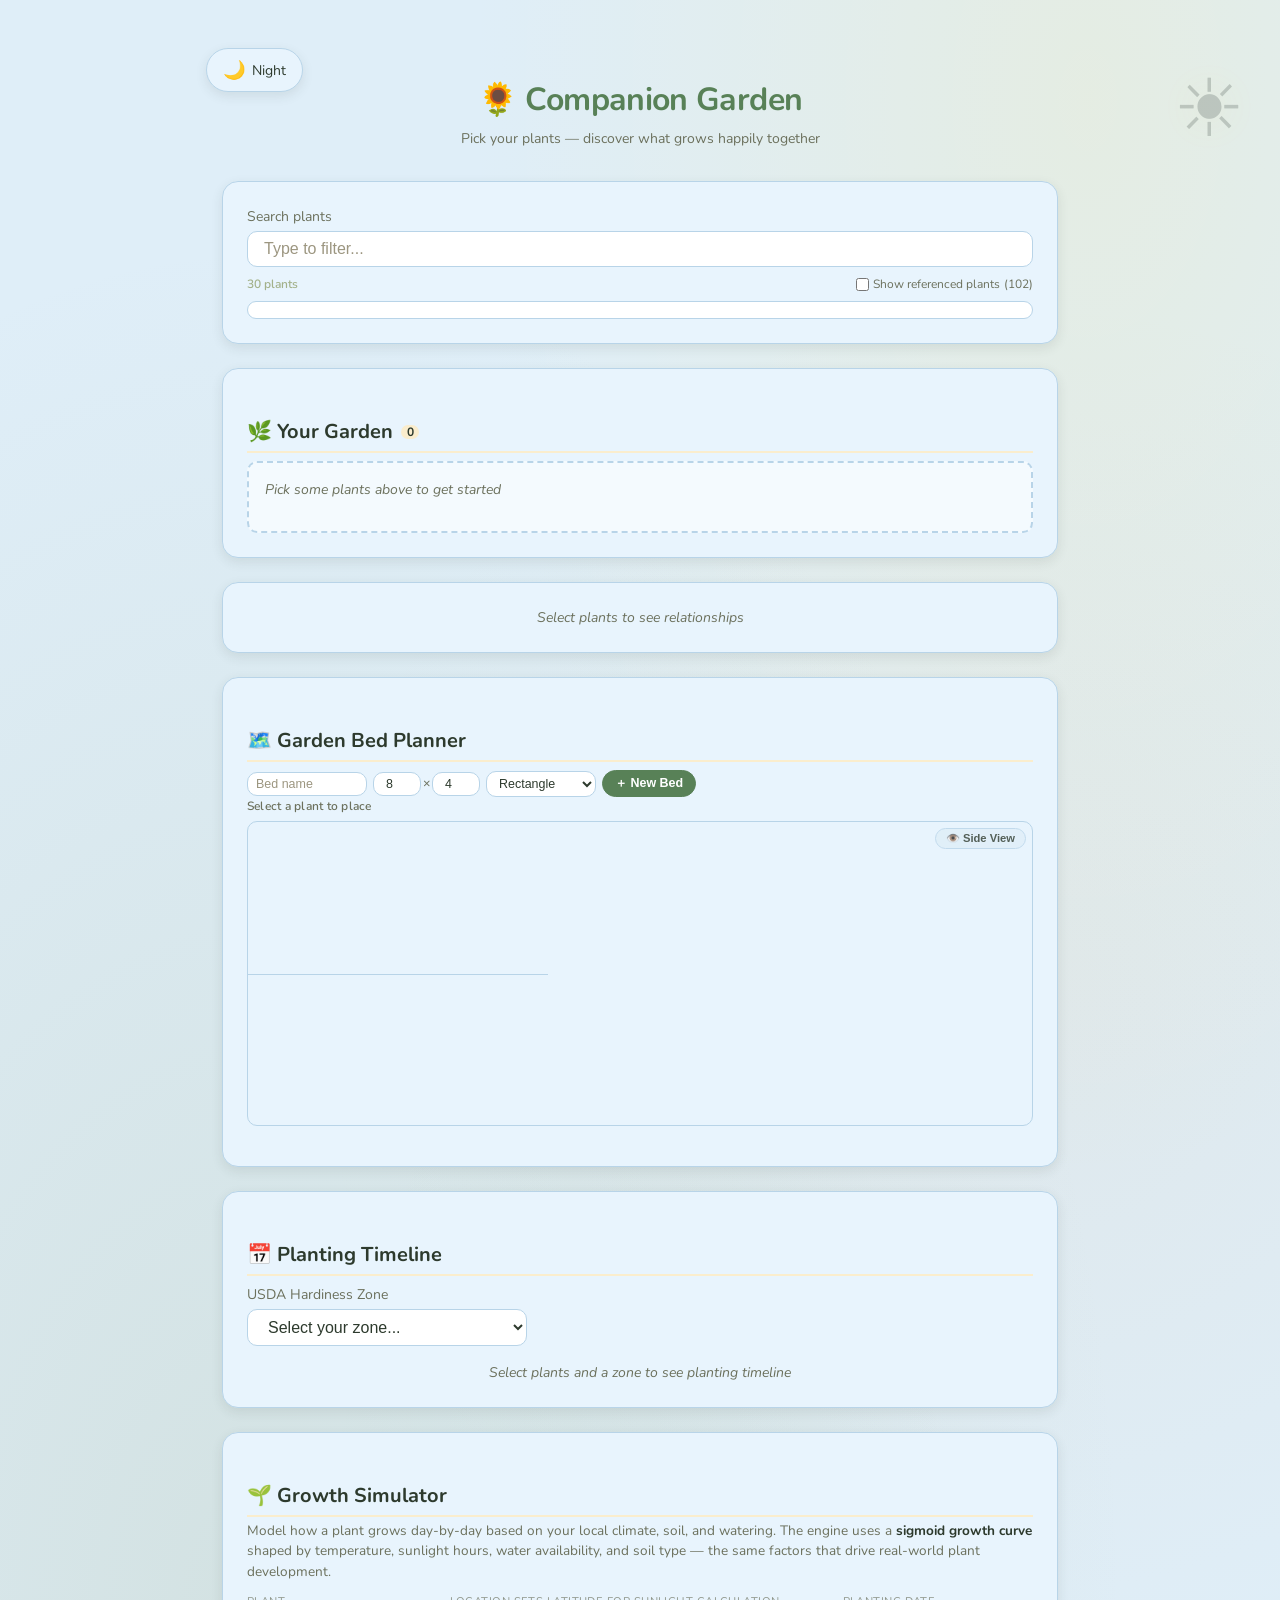
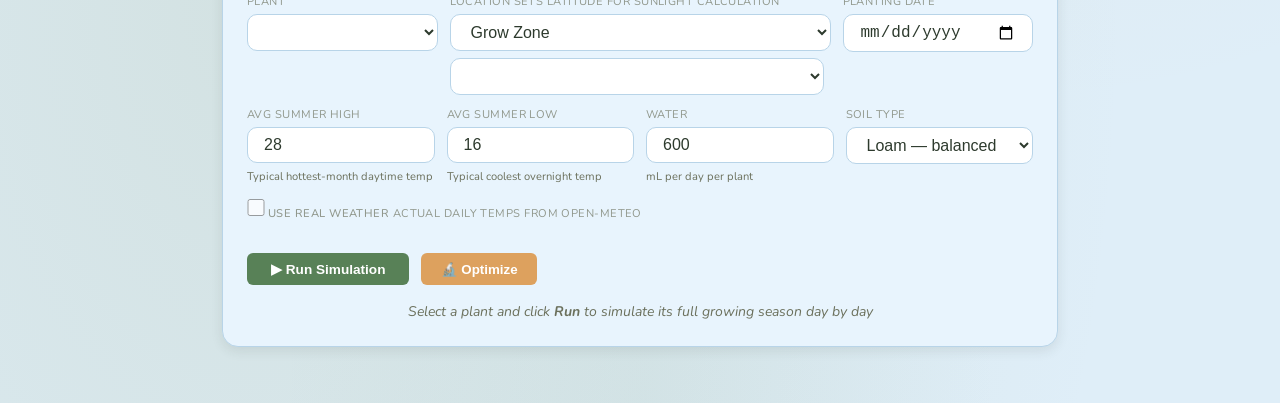
==== commit 87d35561: "feat: real weather data via Open-Meteo + growth optimizer Weather integration: - Open-Meteo API for " ====
--- a/pwa/index.html
+++ b/pwa/index.html
@@ -189,6 +189,10 @@
 
     <section class="card planner-panel" id="planner-panel" aria-label="Garden Bed Planner">
       <h2 class="section-title">🗺️ Garden Bed Planner</h2>
+      <div id="planner-selected-ref" class="linked-selection" hidden>
+        <span class="linked-selection-label">From Your Garden:</span>
+        <div id="planner-selected-list" class="linked-selection-list"></div>
+      </div>
 
       <div class="planner-layout">
         <div class="planner-toolbar">
@@ -257,6 +261,10 @@
       <p class="growth-intro">Model how a plant grows day-by-day based on your local climate, soil, and watering.
         The engine uses a <strong>sigmoid growth curve</strong> shaped by temperature, sunlight hours,
         water availability, and soil type — the same factors that drive real-world plant development.</p>
+      <div id="growth-selected-ref" class="linked-selection" hidden>
+        <span class="linked-selection-label">Selected Crops:</span>
+        <div id="growth-selected-list" class="linked-selection-list"></div>
+      </div>
       <div class="growth-controls">
         <div class="growth-control-row">
           <div class="growth-field">
@@ -312,8 +320,73 @@
             </select>
           </div>
         </div>
-        <button id="growth-run-btn" class="btn btn--primary">▶ Run Simulation</button>
-      </div>
+
+        <!-- Weather data toggle -->
+        <div class="growth-control-row growth-weather-row">
+          <div class="growth-field growth-weather-field">
+            <label class="field-label growth-weather-label">
+              <input type="checkbox" id="growth-weather-toggle" class="growth-weather-check">
+              Use Real Weather
+              <span class="growth-hint">Actual daily temps from Open-Meteo</span>
+            </label>
+          </div>
+          <div class="growth-field growth-weather-field" id="growth-weather-year-field" hidden>
+            <label for="growth-weather-year" class="field-label">Weather Year</label>
+            <select id="growth-weather-year" class="field-input"></select>
+          </div>
+          <span id="growth-weather-badge" class="growth-weather-badge" hidden></span>
+        </div>
+
+        <!-- Action buttons -->
+        <div class="growth-action-row">
+          <button id="growth-run-btn" class="btn btn--primary">▶ Run Simulation</button>
+          <button id="growth-optimize-btn" class="btn btn--accent" title="Find the best planting date, water, and nitrogen for maximum yield">🔬 Optimize</button>
+        </div>
+      </div>
+
+      <!-- Optimizer results panel -->
+      <div id="growth-optimizer-panel" class="optimizer-panel" hidden>
+        <div class="optimizer-header">
+          <h3 class="optimizer-title">🔬 Growth Optimizer</h3>
+          <button id="optimizer-close-btn" class="btn btn--ghost optimizer-close" aria-label="Close optimizer">✕</button>
+        </div>
+        <div id="optimizer-progress" class="optimizer-progress" hidden>
+          <div class="optimizer-progress-bar"><div class="optimizer-progress-fill" id="optimizer-progress-fill"></div></div>
+          <span class="optimizer-progress-label" id="optimizer-progress-label">Sweeping…</span>
+        </div>
+        <div id="optimizer-results" hidden>
+          <div class="optimizer-comparison">
+            <div class="optimizer-card optimizer-current">
+              <h4>Your Settings</h4>
+              <div class="optimizer-score" id="opt-current-score">—</div>
+              <div class="optimizer-details" id="opt-current-details"></div>
+            </div>
+            <div class="optimizer-arrow">→</div>
+            <div class="optimizer-card optimizer-best">
+              <h4>Optimal</h4>
+              <div class="optimizer-score" id="opt-best-score">—</div>
+              <div class="optimizer-details" id="opt-best-details"></div>
+            </div>
+          </div>
+          <div class="optimizer-recommendations" id="opt-recommendations"></div>
+          <div class="optimizer-charts">
+            <h4>Sensitivity Analysis</h4>
+            <p class="growth-hint">How each variable affects your score — isolate, control, optimize.</p>
+            <div class="optimizer-chart-row">
+              <canvas id="opt-chart-date" width="280" height="160"></canvas>
+              <canvas id="opt-chart-water" width="280" height="160"></canvas>
+              <canvas id="opt-chart-nitrogen" width="280" height="160"></canvas>
+            </div>
+          </div>
+          <div class="optimizer-landscape">
+            <h4>Planting Date Landscape</h4>
+            <p class="growth-hint">Best achievable score at each planting date — find your peak window.</p>
+            <canvas id="opt-chart-landscape" width="860" height="180"></canvas>
+          </div>
+          <button id="opt-apply-btn" class="btn btn--primary">✓ Apply Optimal Settings</button>
+        </div>
+      </div>
+
       <div id="growth-empty" class="empty-state center-text">Select a plant and click <strong>Run</strong> to simulate its full growing season day by day</div>
       <div id="growth-results" hidden>
         <div class="growth-snapshot-card" id="growth-snapshot"></div>
@@ -326,10 +399,52 @@
           </div>
         </div>
         <div class="growth-charts">
-          <div class="growth-chart-label">📈 Growth Curves — height, spread, and root depth over the season (cm)</div>
+          <div class="growth-chart-label">📈 Growth Curves — height, spread, and root depth over the season (cm) <span class="growth-chart-hint">Drag to scrub timeline. Hover or tap for exact values.</span></div>
           <canvas id="growth-chart-height" width="600" height="220"></canvas>
-          <div class="growth-chart-label">⚠️ Stress Timeline — when conditions hurt growth (frost, heat, drought, etc.)</div>
+          <div id="growth-metrics-tooltip" class="growth-stress-tooltip growth-metrics-tooltip" hidden></div>
+          <div class="growth-chart-label">⚠️ Stress Timeline — when conditions hurt growth (frost, heat, drought, etc.) <span class="growth-chart-hint">Hover or tap chart for explanations.</span></div>
           <canvas id="growth-chart-stress" width="600" height="120"></canvas>
+          <div class="growth-stress-help" aria-label="Stress severity legend">
+            <span class="growth-stress-help-item"><span class="growth-stress-dot growth-stress-dot--mild"></span>Mild (&lt;34%)</span>
+            <span class="growth-stress-help-item"><span class="growth-stress-dot growth-stress-dot--moderate"></span>Moderate (34–66%)</span>
+            <span class="growth-stress-help-item"><span class="growth-stress-dot growth-stress-dot--severe"></span>Severe (&ge;67%)</span>
+          </div>
+          <div id="growth-stress-tooltip" class="growth-stress-tooltip" hidden></div>
+        </div>
+        <div id="growth-transplant-advisor" class="growth-advisor" hidden>
+          <div class="growth-advisor-head">
+            <div class="growth-advisor-title">🪴 Transplant + Hardening-Off Coach</div>
+            <p class="growth-advisor-intro">Simulate when to transplant and why. The model blends root depth, stage, stress threats, and hardening math so you can build intuition.</p>
+          </div>
+          <div class="growth-advisor-controls">
+            <label class="growth-advisor-field">
+              <span class="field-label">Indoor DLI Baseline</span>
+              <input id="growth-indoor-dli" type="number" class="field-input" value="8" min="2" max="30" step="0.5">
+              <span class="growth-hint">Typical indoor light before moving outside</span>
+            </label>
+            <label class="growth-advisor-field">
+              <span class="field-label">Indoor Avg Temp (C)</span>
+              <input id="growth-indoor-temp" type="number" class="field-input" value="22" min="-5" max="40" step="0.5">
+              <span class="growth-hint">Average indoor tray/room temperature</span>
+            </label>
+            <label class="growth-advisor-field">
+              <span class="field-label">Hardening Days</span>
+              <input id="growth-hardening-days" type="number" class="field-input" value="7" min="3" max="14" step="1">
+              <span class="growth-hint">How many days you phase in outdoor exposure</span>
+            </label>
+            <label class="growth-advisor-field">
+              <span class="field-label">Start Exposure (hours)</span>
+              <input id="growth-hardening-start-hours" type="number" class="field-input" value="1.5" min="0.5" max="8" step="0.5">
+              <span class="growth-hint">Day 1 outside time before stepping up</span>
+            </label>
+          </div>
+          <div id="growth-advisor-summary" class="growth-advisor-summary"></div>
+          <div id="growth-advisor-math" class="growth-advisor-math"></div>
+          <div class="growth-chart-label">🧮 Transplant Readiness — green line = readiness score, red line = root rot threat</div>
+          <canvas id="growth-chart-transplant" width="600" height="170"></canvas>
+          <div class="growth-chart-label">☀️ Hardening Plan — teal = exposure ramp, orange = shock risk</div>
+          <canvas id="growth-chart-hardening" width="600" height="170"></canvas>
+          <ol id="growth-hardening-steps" class="growth-hardening-steps"></ol>
         </div>
         <details class="growth-data-details">
           <summary>Raw Data (JSON)</summary>
--- a/pwa/styles.css
+++ b/pwa/styles.css
@@ -2147,7 +2147,7 @@
 }
 .growth-no-stress {
   font-size: 0.7rem;
-  color: #66bb6a;
+  color: var(--cup-color-success);
   font-weight: 600;
 }
 
@@ -2247,23 +2247,23 @@
 
 .growth-intro {
   font-size: 0.85rem;
-  color: #8899aa;
+  color: var(--cup-color-text-muted);
   line-height: 1.5;
   margin: -0.25rem 0 0.75rem;
 }
 .growth-intro strong {
-  color: #aabbcc;
+  color: var(--cup-color-on-surface);
 }
 
 .growth-hint {
   font-size: 0.7rem;
-  color: #667788;
+  color: var(--cup-color-text-muted);
   font-weight: 400;
 }
 
 .growth-alt {
   font-size: 0.65rem;
-  color: #667788;
+  color: var(--cup-color-text-muted);
   margin-left: 0.2em;
 }
 
@@ -2281,16 +2281,733 @@
 
 .growth-stage-desc {
   font-size: 0.78rem;
-  color: #8899aa;
+  color: var(--cup-color-text-muted);
   font-style: italic;
 }
 
 .growth-chart-label {
   font-size: 0.75rem;
-  color: #667788;
+  color: var(--cup-color-text-muted);
   margin: 0.5rem 0 0.15rem;
 }
 
 .growth-snap-metric[title] {
   cursor: help;
 }
+
+
+.growth-chart-hint {
+  margin-left: 0.4rem;
+  font-size: 0.7rem;
+  color: var(--cup-color-text-muted);
+}
+
+#growth-chart-height,
+#growth-chart-stress {
+  cursor: ew-resize;
+}
+
+
+/* Linked Selection + Companion Actions */
+.companion-list li {
+  display: flex;
+  align-items: center;
+  justify-content: space-between;
+  flex-wrap: wrap;
+  gap: var(--cup-space-xs);
+}
+
+.companion-list .reason {
+  width: 100%;
+}
+
+.companion-main {
+  display: inline-flex;
+  align-items: center;
+  gap: 6px;
+}
+
+.companion-add-btn {
+  border: 1.5px solid var(--cup-color-success);
+  background: rgba(74, 124, 89, 0.1);
+  color: var(--cup-color-success);
+  border-radius: var(--cup-radius-full);
+  padding: 2px 10px;
+  font-size: var(--cup-font-size-xs);
+  font-weight: var(--cup-font-weight-bold);
+  cursor: pointer;
+  min-height: 30px;
+}
+
+.companion-add-btn:hover {
+  background: rgba(74, 124, 89, 0.2);
+}
+
+.linked-selection {
+  margin: 0 0 var(--cup-space-sm);
+  padding: var(--cup-space-sm);
+  border: 1px dashed var(--cup-color-border);
+  border-radius: var(--cup-radius-md);
+  background: rgba(255, 255, 255, 0.5);
+}
+
+.linked-selection-label {
+  display: inline-block;
+  margin-right: var(--cup-space-xs);
+  color: var(--cup-color-text-muted);
+  font-size: var(--cup-font-size-xs);
+  font-weight: var(--cup-font-weight-semibold);
+}
+
+.linked-selection-list {
+  display: inline-flex;
+  flex-wrap: wrap;
+  gap: var(--cup-space-xs);
+}
+
+.linked-chip {
+  border: 1px solid var(--cup-color-border);
+  border-radius: var(--cup-radius-full);
+  background: var(--cup-color-accent-light);
+  color: var(--cup-color-on-surface);
+  font-size: var(--cup-font-size-xs);
+  padding: 4px 10px;
+  cursor: pointer;
+}
+
+.linked-chip:hover {
+  border-color: var(--cup-color-primary);
+}
+
+.linked-chip--disabled,
+.linked-chip:disabled {
+  opacity: 0.55;
+  cursor: not-allowed;
+}
+
+
+/* Stress chart clarity */
+.growth-stress-help {
+  display: flex;
+  flex-wrap: wrap;
+  align-items: center;
+  gap: 0.75rem;
+  margin: 0.25rem 0 0.45rem;
+  font-size: 0.72rem;
+  color: var(--cup-color-text-muted);
+}
+
+.growth-stress-help-item {
+  display: inline-flex;
+  align-items: center;
+  gap: 0.3rem;
+}
+
+.growth-stress-dot {
+  width: 10px;
+  height: 10px;
+  border-radius: 50%;
+  display: inline-block;
+  flex: 0 0 auto;
+}
+
+.growth-stress-dot--mild {
+  background: rgba(255, 193, 7, 0.85);
+}
+
+.growth-stress-dot--moderate {
+  background: rgba(255, 112, 67, 0.9);
+}
+
+.growth-stress-dot--severe {
+  background: rgba(239, 83, 80, 0.95);
+}
+
+.growth-stress-tag {
+  display: inline-flex;
+  align-items: center;
+  gap: 0.3rem;
+}
+
+.growth-stress-tag--mild {
+  box-shadow: 0 0 0 1px rgba(255, 193, 7, 0.35) inset;
+}
+
+.growth-stress-tag--moderate {
+  box-shadow: 0 0 0 1px rgba(255, 112, 67, 0.4) inset;
+}
+
+.growth-stress-tag--severe {
+  box-shadow: 0 0 0 1px rgba(239, 83, 80, 0.45) inset;
+}
+
+.growth-stress-tooltip {
+  position: fixed;
+  z-index: 120;
+  max-width: min(92vw, 300px);
+  padding: 0.55rem 0.65rem;
+  border-radius: 8px;
+  border: 1px solid rgba(163, 177, 138, 0.45);
+  background: rgba(45, 58, 45, 0.97);
+  color: #f0f5ea;
+  font-size: 0.72rem;
+  box-shadow: 0 10px 24px rgba(0, 0, 0, 0.35);
+  pointer-events: none;
+}
+
+.growth-stress-tooltip-title {
+  font-size: 0.78rem;
+  font-weight: 700;
+  margin-bottom: 0.2rem;
+}
+
+.growth-stress-tooltip-sub {
+  color: #a3b18a;
+  margin-bottom: 0.35rem;
+}
+
+.growth-stress-tooltip-item {
+  display: flex;
+  align-items: flex-start;
+  gap: 0.45rem;
+  margin-top: 0.28rem;
+}
+
+.growth-stress-tooltip-text {
+  min-width: 0;
+}
+
+.growth-stress-tooltip-head {
+  font-weight: 600;
+  color: #f5f8f0;
+}
+
+.growth-stress-tooltip-desc {
+  color: #d4e0c8;
+}
+
+.growth-stress-tooltip-detail {
+  color: #b8cba6;
+  margin-top: 0.1rem;
+}
+
+.growth-stress-tooltip-empty {
+  color: #d4e0c8;
+}
+
+
+.growth-metrics-tooltip {
+  max-width: 300px;
+}
+
+.growth-metric-tooltip-item {
+  display: flex;
+  align-items: flex-start;
+  gap: 0.45rem;
+  margin-top: 0.28rem;
+}
+
+.growth-metric-dot {
+  width: 10px;
+  height: 10px;
+  border-radius: 50%;
+  display: inline-block;
+  flex: 0 0 auto;
+  margin-top: 0.2rem;
+}
+
+.growth-metric-dot--height {
+  background: #43a047;
+}
+
+.growth-metric-dot--spread {
+  background: #1e88e5;
+}
+
+.growth-metric-dot--root {
+  background: #8d6e63;
+}
+
+
+.growth-metric-dot--leaves {
+  background: #7cb342;
+}
+
+.growth-metric-dot--dli {
+  background: #fbc02d;
+}
+
+.growth-metric-dot--gdd {
+  background: #fb8c00;
+}
+
+.growth-metric-dot--yield {
+  background: #26a69a;
+}
+
+@media (max-width: 700px) {
+  .growth-chart-hint {
+    display: block;
+    margin-left: 0;
+    margin-top: 0.18rem;
+  }
+
+  .growth-stress-tooltip,
+  .growth-metrics-tooltip {
+    max-width: calc(100vw - 16px);
+    font-size: 0.76rem;
+  }
+}
+
+
+.growth-advisor {
+  margin-top: 0.9rem;
+  border: 1px solid var(--cup-color-border);
+  border-radius: var(--cup-radius-md);
+  background: rgba(255, 255, 255, 0.55);
+  padding: 0.8rem;
+}
+
+.growth-advisor-head {
+  margin-bottom: 0.65rem;
+}
+
+.growth-advisor-title {
+  font-size: 0.9rem;
+  font-weight: 700;
+  color: var(--cup-color-on-surface);
+}
+
+.growth-advisor-intro {
+  margin: 0.22rem 0 0;
+  font-size: 0.76rem;
+  color: var(--cup-color-text-muted);
+  line-height: 1.4;
+}
+
+.growth-advisor-controls {
+  display: grid;
+  grid-template-columns: repeat(auto-fit, minmax(170px, 1fr));
+  gap: 0.6rem;
+  margin-bottom: 0.7rem;
+}
+
+.growth-advisor-field {
+  display: flex;
+  flex-direction: column;
+  gap: 0.24rem;
+}
+
+.growth-advisor-summary {
+  margin-bottom: 0.55rem;
+}
+
+.growth-advisor-grid {
+  display: grid;
+  grid-template-columns: repeat(auto-fit, minmax(180px, 1fr));
+  gap: 0.55rem;
+}
+
+.growth-advisor-card {
+  border: 1px solid var(--cup-color-border);
+  border-radius: var(--cup-radius-sm);
+  background: rgba(255, 255, 255, 0.75);
+  padding: 0.55rem;
+}
+
+.growth-advisor-card-label {
+  font-size: 0.68rem;
+  color: var(--cup-color-text-muted);
+  text-transform: uppercase;
+  letter-spacing: 0.03em;
+}
+
+.growth-advisor-card-value {
+  font-size: 0.82rem;
+  color: var(--cup-color-on-surface);
+  font-weight: 600;
+  margin-top: 0.16rem;
+}
+
+.growth-advisor-card-note {
+  font-size: 0.72rem;
+  color: var(--cup-color-text-muted);
+  margin-top: 0.16rem;
+}
+
+.growth-advisor-status {
+  margin-top: 0.5rem;
+  border-radius: 7px;
+  padding: 0.45rem 0.55rem;
+  font-size: 0.74rem;
+}
+
+.growth-advisor-status--good {
+  background: rgba(74, 124, 89, 0.12);
+  color: var(--cup-color-success);
+}
+
+.growth-advisor-status--warn {
+  background: rgba(233, 196, 106, 0.25);
+  color: #4a3200;
+}
+
+.growth-advisor-math {
+  margin: 0.45rem 0 0.55rem;
+  border: 1px dashed var(--cup-color-border);
+  border-radius: var(--cup-radius-sm);
+  padding: 0.5rem;
+  background: rgba(255, 255, 255, 0.5);
+}
+
+.growth-advisor-math-line {
+  font-size: 0.72rem;
+  color: var(--cup-color-text-muted);
+  margin: 0.2rem 0;
+  line-height: 1.4;
+}
+
+#growth-chart-transplant,
+#growth-chart-hardening {
+  width: 100%;
+  background: var(--cup-color-surface-alt, #1e1e2e);
+  border-radius: 8px;
+}
+
+.growth-hardening-steps {
+  margin: 0.55rem 0 0;
+  padding-left: 1.2rem;
+  color: var(--cup-color-on-surface);
+}
+
+.growth-hardening-steps li {
+  margin: 0.34rem 0;
+  font-size: 0.74rem;
+  line-height: 1.4;
+}
+
+@media (max-width: 700px) {
+  .growth-advisor {
+    padding: 0.68rem;
+  }
+
+  .growth-advisor-controls,
+  .growth-advisor-grid {
+    grid-template-columns: 1fr;
+  }
+
+  #growth-chart-transplant,
+  #growth-chart-hardening {
+    height: 180px;
+  }
+}
+
+/* ── Weather Controls ── */
+
+.growth-weather-row {
+  display: flex;
+  align-items: center;
+  gap: 1rem;
+  flex-wrap: wrap;
+  margin-bottom: 0.5rem;
+}
+
+.growth-weather-field {
+  flex: 0 0 auto;
+}
+
+.growth-weather-label {
+  display: flex;
+  align-items: center;
+  gap: 0.5rem;
+  cursor: pointer;
+  font-weight: 500;
+}
+
+.growth-weather-check {
+  accent-color: var(--cup-color-primary, #588157);
+  width: 1.1rem;
+  height: 1.1rem;
+}
+
+.growth-weather-badge {
+  font-size: 0.75rem;
+  background: var(--cup-color-surface-alt, #e8f4fd);
+  border: 1px solid var(--cup-color-border, #b8d4e8);
+  border-radius: 99px;
+  padding: 0.15rem 0.6rem;
+  color: var(--cup-color-text-muted, #6b705c);
+}
+
+/* ── Action Row ── */
+
+.growth-action-row {
+  display: flex;
+  gap: 0.75rem;
+  margin-top: 0.5rem;
+}
+
+.btn--accent {
+  background: var(--cup-color-accent, #dda15e);
+  color: #fff;
+  border: none;
+  border-radius: 6px;
+  padding: 0.5rem 1.2rem;
+  font-weight: 600;
+  cursor: pointer;
+  transition: background 0.15s;
+}
+
+.btn--accent:hover {
+  background: #c88b4a;
+}
+
+.btn--accent:disabled {
+  opacity: 0.5;
+  cursor: not-allowed;
+}
+
+/* ── Optimizer Panel ── */
+
+.optimizer-panel {
+  background: var(--cup-color-surface, #dfeef8);
+  border: 1px solid var(--cup-color-border, #b8d4e8);
+  border-radius: 12px;
+  padding: 1.5rem;
+  margin-top: 1rem;
+  box-shadow: 0 2px 8px rgba(0,0,0,0.06);
+}
+
+.optimizer-header {
+  display: flex;
+  justify-content: space-between;
+  align-items: center;
+  margin-bottom: 1rem;
+}
+
+.optimizer-title {
+  font-size: 1.1rem;
+  color: var(--cup-color-on-surface, #2d3a2d);
+  margin: 0;
+}
+
+.optimizer-close {
+  background: none;
+  border: none;
+  font-size: 1.2rem;
+  cursor: pointer;
+  color: var(--cup-color-text-muted, #6b705c);
+  padding: 0.25rem 0.5rem;
+  border-radius: 4px;
+}
+
+.optimizer-close:hover {
+  background: var(--cup-color-surface-alt, #e8f4fd);
+}
+
+/* Progress */
+.optimizer-progress {
+  margin-bottom: 1rem;
+}
+
+.optimizer-progress-bar {
+  width: 100%;
+  height: 6px;
+  background: var(--cup-color-surface-alt, #e8f4fd);
+  border-radius: 3px;
+  overflow: hidden;
+  margin-bottom: 0.4rem;
+}
+
+.optimizer-progress-fill {
+  height: 100%;
+  background: var(--cup-color-primary, #588157);
+  border-radius: 3px;
+  width: 0%;
+  transition: width 0.1s;
+}
+
+.optimizer-progress-label {
+  font-size: 0.8rem;
+  color: var(--cup-color-text-muted, #6b705c);
+}
+
+/* Comparison cards */
+.optimizer-comparison {
+  display: flex;
+  gap: 1rem;
+  align-items: stretch;
+  margin-bottom: 1.5rem;
+}
+
+.optimizer-card {
+  flex: 1;
+  background: #fff;
+  border-radius: 10px;
+  padding: 1rem;
+  border: 1px solid var(--cup-color-border, #b8d4e8);
+}
+
+.optimizer-card h4 {
+  margin: 0 0 0.5rem;
+  font-size: 0.85rem;
+  color: var(--cup-color-text-muted, #6b705c);
+  text-transform: uppercase;
+  letter-spacing: 0.05em;
+}
+
+.optimizer-score {
+  font-size: 2rem;
+  font-weight: 700;
+  margin-bottom: 0.75rem;
+}
+
+.optimizer-arrow {
+  display: flex;
+  align-items: center;
+  font-size: 1.5rem;
+  color: var(--cup-color-primary, #588157);
+  font-weight: 700;
+}
+
+.optimizer-best {
+  border-color: var(--cup-color-primary, #588157);
+  box-shadow: 0 0 0 2px rgba(88, 129, 87, 0.15);
+}
+
+/* Breakdown bars */
+.opt-detail-row {
+  display: flex;
+  align-items: center;
+  gap: 0.4rem;
+  font-size: 0.75rem;
+  margin-bottom: 0.3rem;
+}
+
+.opt-detail-label {
+  flex: 0 0 90px;
+  color: var(--cup-color-text-muted, #6b705c);
+}
+
+.opt-bar {
+  flex: 1;
+  height: 6px;
+  background: var(--cup-color-surface-alt, #e8f4fd);
+  border-radius: 3px;
+  overflow: hidden;
+}
+
+.opt-bar-fill {
+  height: 100%;
+  border-radius: 3px;
+  transition: width 0.3s;
+}
+
+.opt-detail-val {
+  flex: 0 0 32px;
+  text-align: right;
+  font-weight: 600;
+  font-size: 0.7rem;
+}
+
+/* Recommendations */
+.optimizer-recommendations {
+  margin-bottom: 1.5rem;
+}
+
+.opt-rec-summary {
+  font-size: 0.9rem;
+  margin-bottom: 0.75rem;
+  color: var(--cup-color-on-surface, #2d3a2d);
+}
+
+.opt-gain {
+  color: var(--cup-color-success, #4a7c59);
+  font-weight: 700;
+}
+
+.opt-minor {
+  color: var(--cup-color-accent, #dda15e);
+  font-weight: 600;
+}
+
+.opt-optimal {
+  color: var(--cup-color-success, #4a7c59);
+  font-weight: 600;
+}
+
+.opt-rec-list {
+  list-style: none;
+  padding: 0;
+  margin: 0;
+  display: flex;
+  flex-wrap: wrap;
+  gap: 0.5rem 1.5rem;
+}
+
+.opt-rec-list li {
+  font-size: 0.85rem;
+  color: var(--cup-color-on-surface, #2d3a2d);
+}
+
+/* Sensitivity charts */
+.optimizer-charts {
+  margin-bottom: 1.5rem;
+}
+
+.optimizer-charts h4 {
+  margin: 0 0 0.25rem;
+  font-size: 0.95rem;
+}
+
+.optimizer-chart-row {
+  display: flex;
+  gap: 0.75rem;
+  flex-wrap: wrap;
+}
+
+.optimizer-chart-row canvas {
+  flex: 1;
+  min-width: 200px;
+  max-width: 320px;
+  border-radius: 8px;
+  border: 1px solid var(--cup-color-border, #b8d4e8);
+}
+
+/* Landscape */
+.optimizer-landscape {
+  margin-bottom: 1.5rem;
+}
+
+.optimizer-landscape h4 {
+  margin: 0 0 0.25rem;
+  font-size: 0.95rem;
+}
+
+.optimizer-landscape canvas {
+  width: 100%;
+  border-radius: 8px;
+  border: 1px solid var(--cup-color-border, #b8d4e8);
+}
+
+/* Apply button */
+#opt-apply-btn {
+  margin-top: 0.5rem;
+}
+
+/* Responsive */
+@media (max-width: 600px) {
+  .optimizer-comparison {
+    flex-direction: column;
+  }
+  .optimizer-arrow {
+    transform: rotate(90deg);
+    justify-content: center;
+  }
+  .optimizer-chart-row {
+    flex-direction: column;
+  }
+  .optimizer-chart-row canvas {
+    max-width: 100%;
+  }
+}
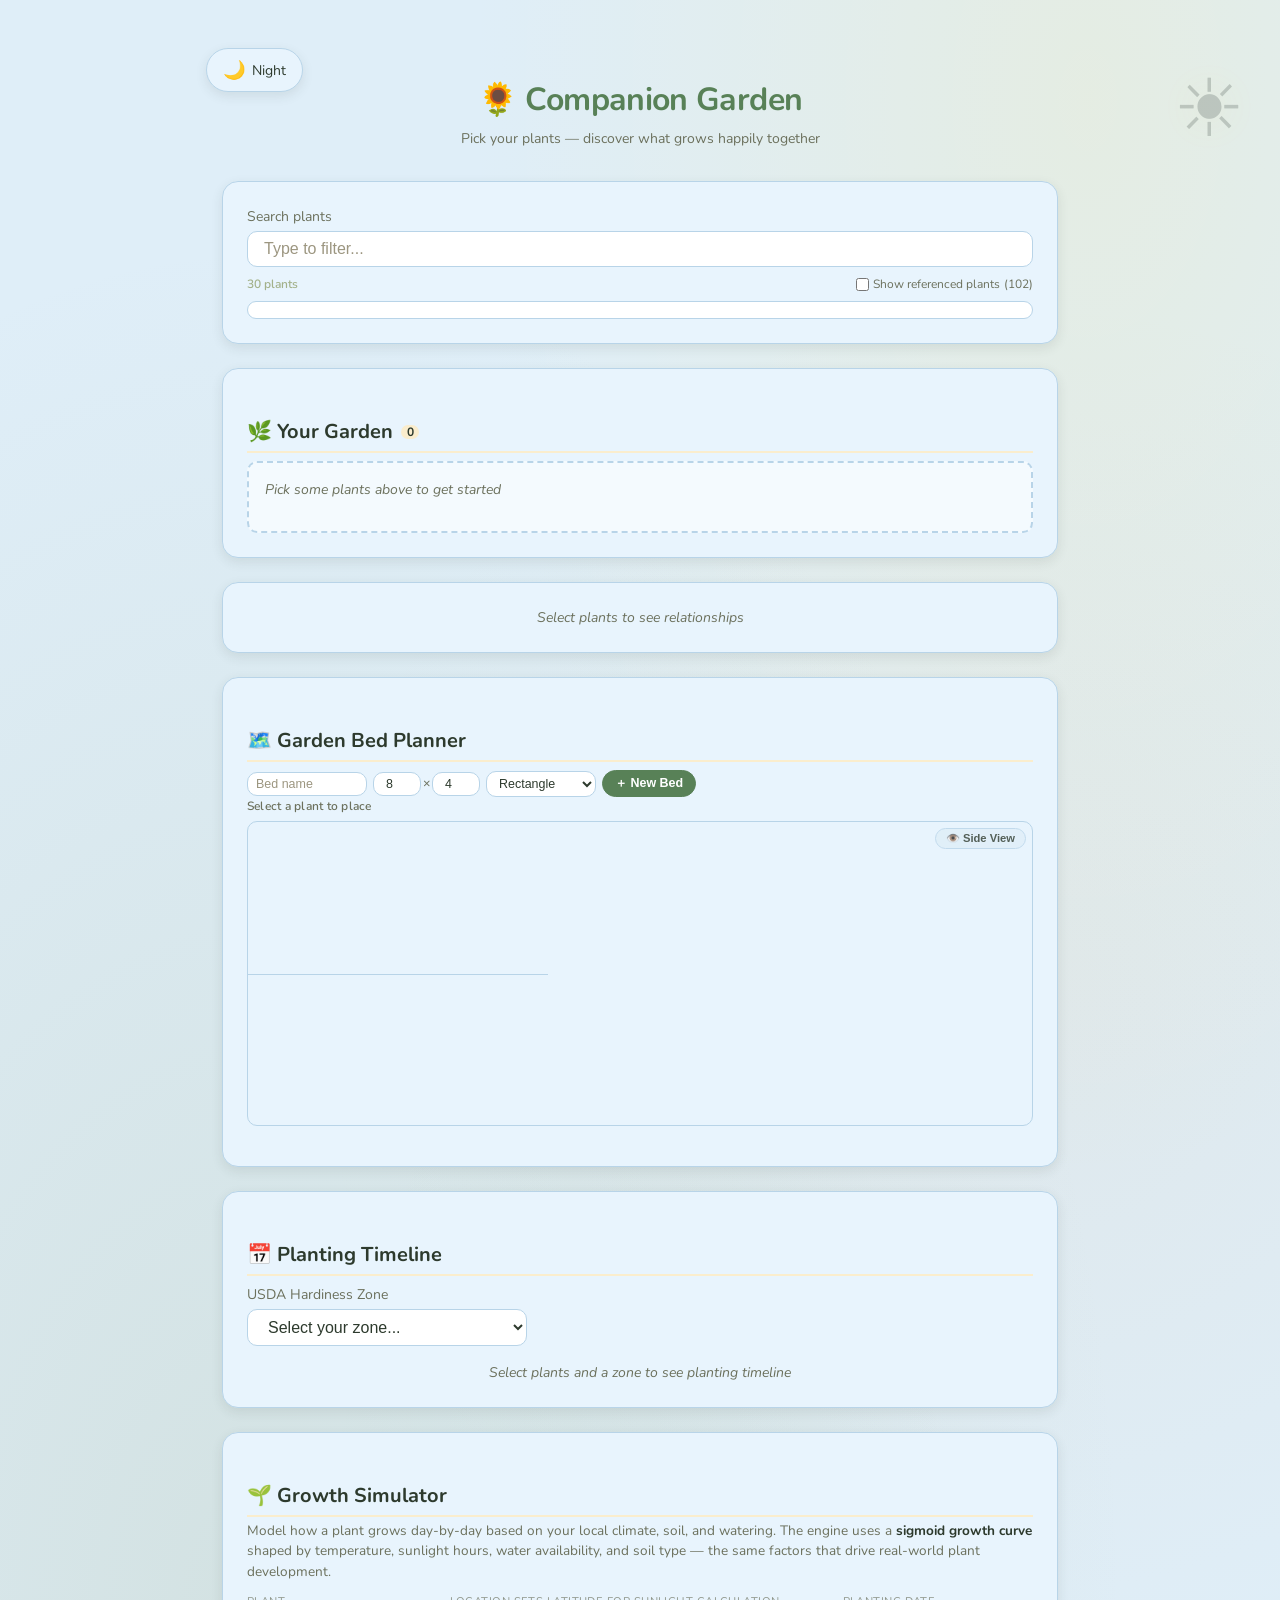
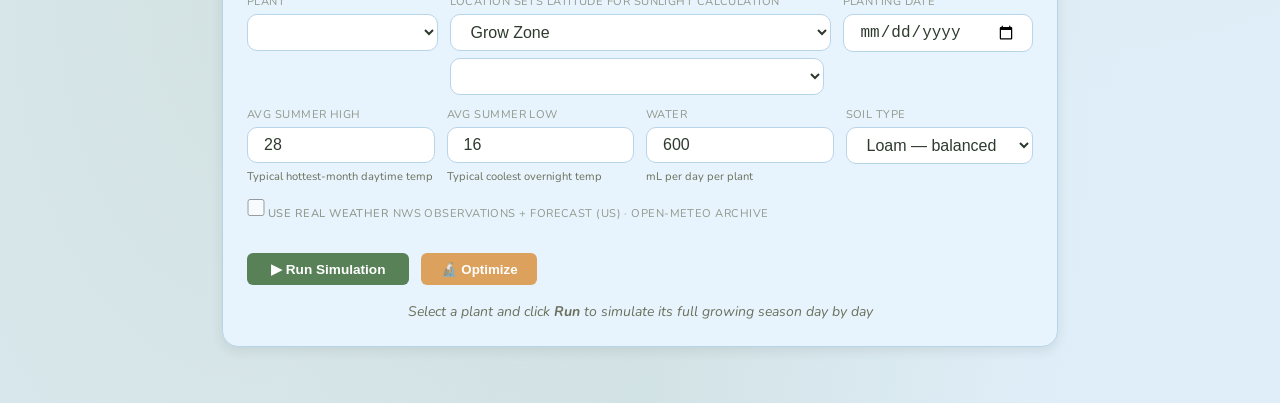
==== commit 3a4c16c9: "feat: multi-source weather — Weather.gov (NWS) + Open-Meteo Add Weather.gov API integration for accu" ====
--- a/pwa/index.html
+++ b/pwa/index.html
@@ -327,7 +327,7 @@
             <label class="field-label growth-weather-label">
               <input type="checkbox" id="growth-weather-toggle" class="growth-weather-check">
               Use Real Weather
-              <span class="growth-hint">Actual daily temps from Open-Meteo</span>
+              <span class="growth-hint">NWS observations + forecast (US) · Open-Meteo archive</span>
             </label>
           </div>
           <div class="growth-field growth-weather-field" id="growth-weather-year-field" hidden>
--- a/pwa/styles.css
+++ b/pwa/styles.css
@@ -2117,6 +2117,10 @@
   color: var(--cup-color-primary, #43a047);
 }
 
+.growth-snap-val.growth-val-warn {
+  color: var(--cup-color-accent, #dda15e);
+}
+
 .growth-snap-unit {
   font-size: 0.65rem;
   text-transform: uppercase;
@@ -3011,3 +3015,95 @@
     max-width: 100%;
   }
 }
+
+/* ── Current conditions box ── */
+.growth-current-box {
+  background: var(--cup-color-surface, #dfeef8);
+  border: 1px solid var(--cup-color-border, #b8c9d4);
+  border-radius: 8px;
+  padding: 0.75rem 1rem;
+  margin: 0.5rem 0;
+}
+.growth-current-header {
+  display: flex;
+  justify-content: space-between;
+  align-items: center;
+  margin-bottom: 0.5rem;
+}
+.growth-current-grid {
+  display: flex;
+  flex-wrap: wrap;
+  gap: 0.5rem 1.25rem;
+}
+.growth-current-item {
+  font-size: 0.9rem;
+  white-space: nowrap;
+}
+
+/* ── Weather alerts box ── */
+.growth-alerts-box {
+  margin: 0.5rem 0;
+}
+.growth-alerts-header {
+  margin-bottom: 0.25rem;
+}
+.growth-alert-item {
+  background: var(--cup-color-surface, #dfeef8);
+  border-left: 4px solid var(--cup-color-accent, #dda15e);
+  border-radius: 4px;
+  padding: 0.5rem 0.75rem;
+  margin-bottom: 0.35rem;
+  font-size: 0.9rem;
+  display: flex;
+  flex-direction: column;
+  gap: 0.15rem;
+}
+.growth-alert-extreme { border-left-color: #dc2626; background: #fef2f2; }
+.growth-alert-severe { border-left-color: #ea580c; background: #fff7ed; }
+.growth-alert-moderate { border-left-color: #ca8a04; background: #fefce8; }
+.growth-alert-minor { border-left-color: #16a34a; }
+.growth-alert-action { font-style: italic; }
+
+/* ── 7-day forecast box ── */
+.growth-forecast-box {
+  background: var(--cup-color-surface, #dfeef8);
+  border: 1px solid var(--cup-color-border, #b8c9d4);
+  border-radius: 8px;
+  padding: 0.75rem 1rem;
+  margin: 0.5rem 0;
+}
+.growth-forecast-header {
+  display: flex;
+  justify-content: space-between;
+  align-items: center;
+  margin-bottom: 0.5rem;
+}
+.growth-forecast-grid {
+  display: flex;
+  gap: 0.25rem;
+  overflow-x: auto;
+}
+.growth-forecast-day {
+  display: flex;
+  flex-direction: column;
+  align-items: center;
+  min-width: 3.5rem;
+  padding: 0.35rem;
+  border-radius: 6px;
+  background: rgba(255,255,255,0.5);
+  font-size: 0.8rem;
+  gap: 0.15rem;
+}
+.growth-forecast-dayname {
+  font-weight: 600;
+  font-size: 0.75rem;
+  text-transform: uppercase;
+  letter-spacing: 0.03em;
+}
+.growth-forecast-icon {
+  font-size: 1.2rem;
+}
+.growth-forecast-temps {
+  font-size: 0.8rem;
+  white-space: nowrap;
+}
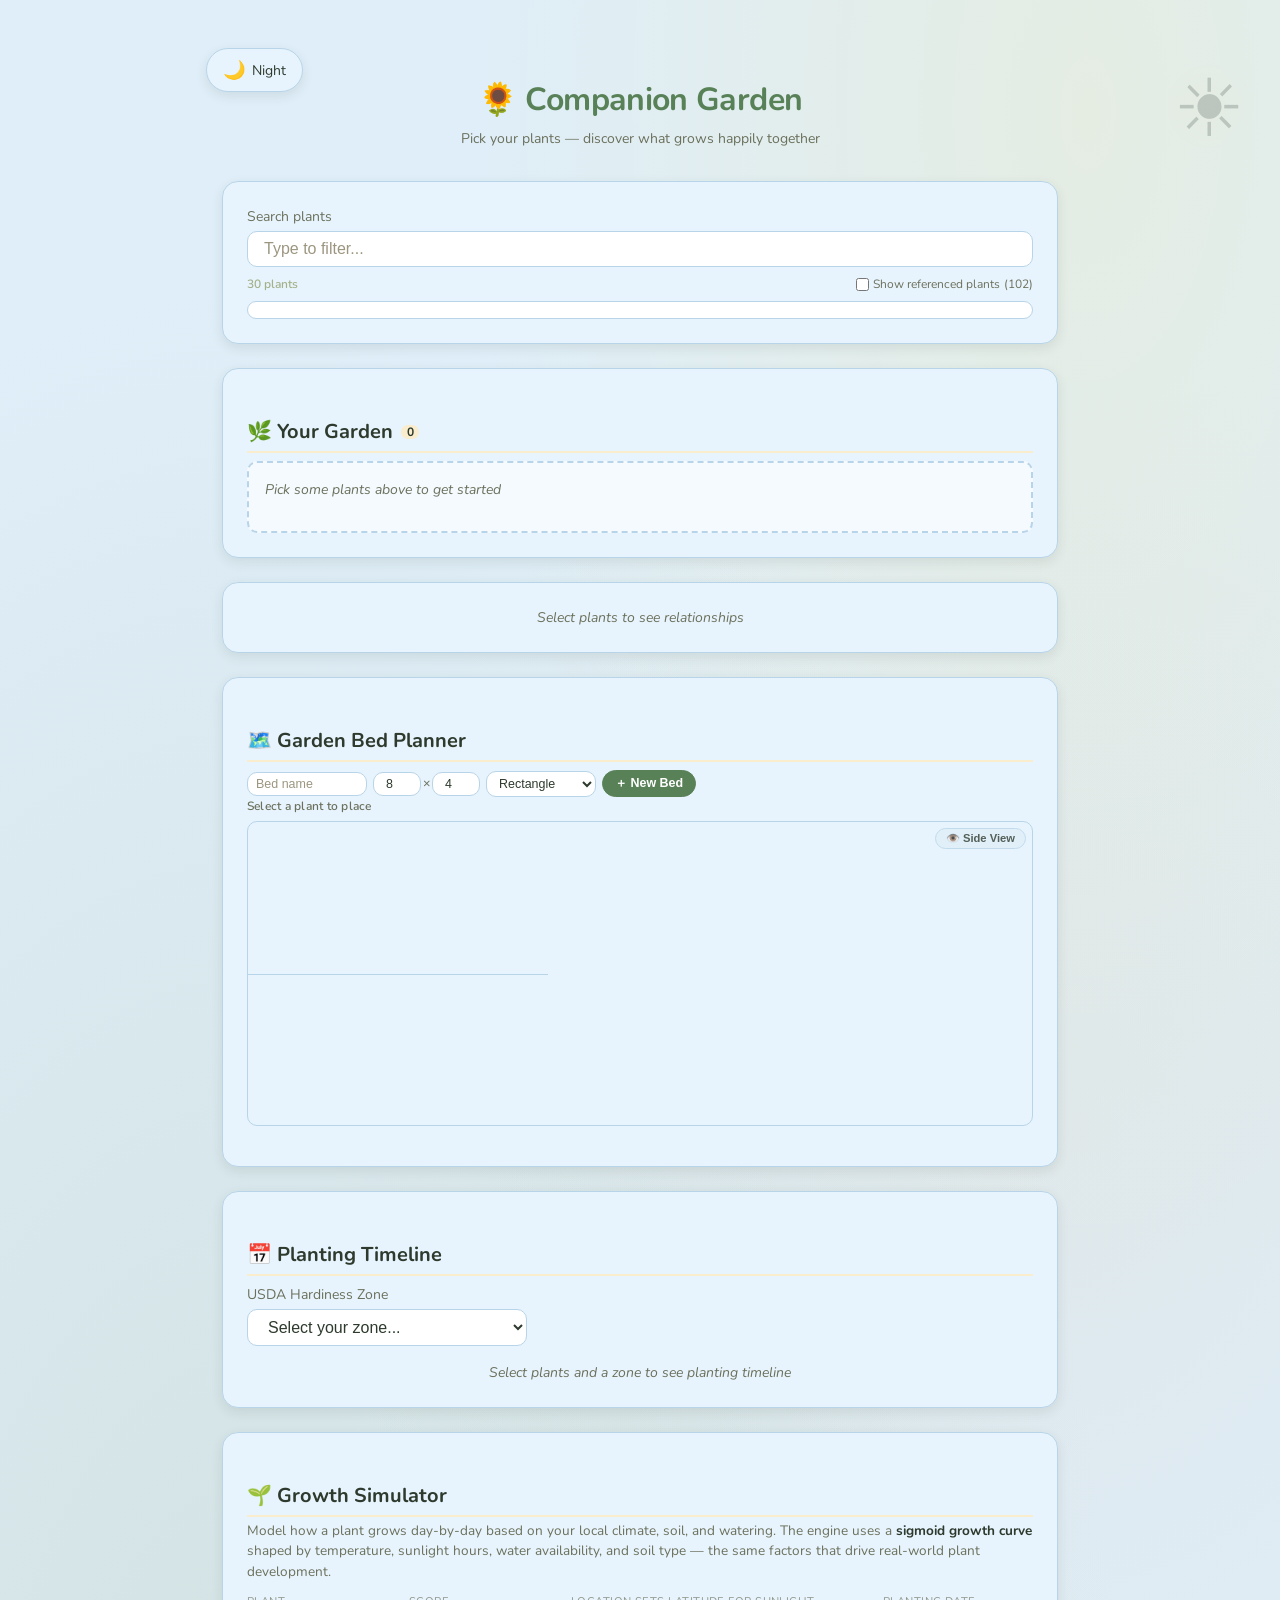
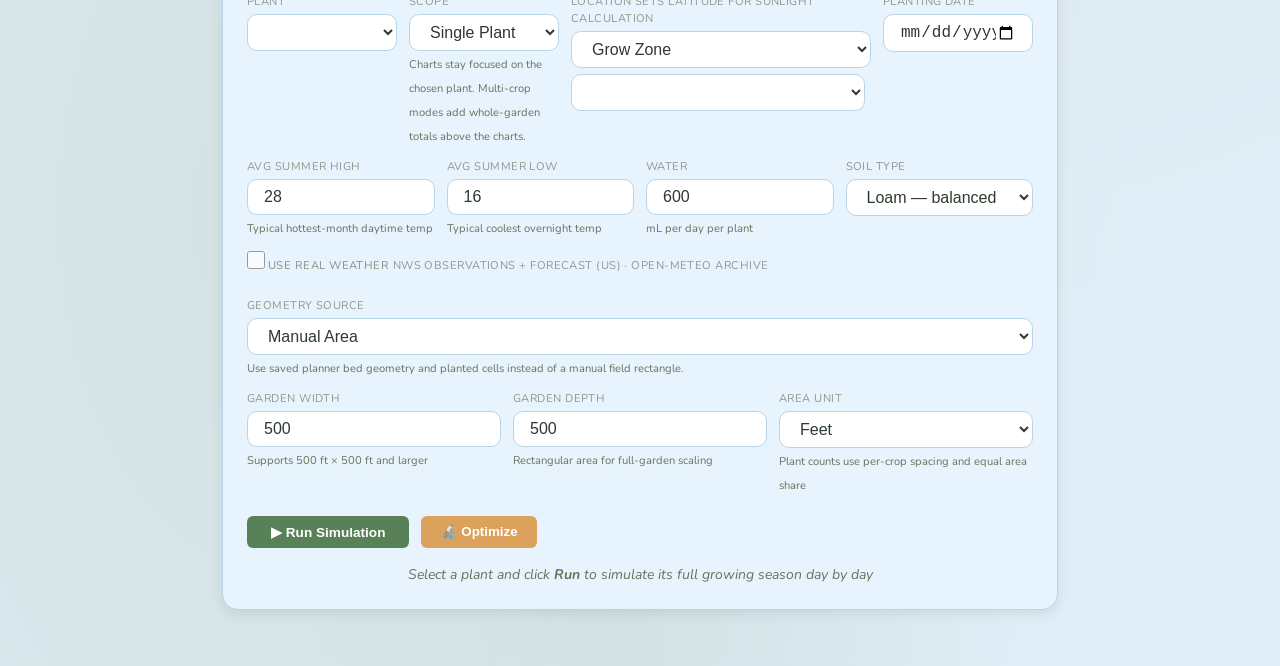
==== commit 3fb62ff5: "Expand planner-aware garden simulation" ====
--- a/pwa/index.html
+++ b/pwa/index.html
@@ -271,6 +271,15 @@
             <label for="growth-plant-select" class="field-label">Plant</label>
             <select id="growth-plant-select" class="field-input"></select>
           </div>
+          <div class="growth-field">
+            <label for="growth-scope-select" class="field-label">Scope</label>
+            <select id="growth-scope-select" class="field-input">
+              <option value="single">Single Plant</option>
+              <option value="selected">Selected Crop Mix</option>
+              <option value="garden">Scaled Garden / Field</option>
+            </select>
+            <span id="growth-scope-hint" class="growth-hint">Charts stay focused on the chosen plant. Multi-crop modes add whole-garden totals above the charts.</span>
+          </div>
           <div class="growth-field growth-field--location">
             <label class="field-label">Location <span class="growth-hint">Sets latitude for sunlight calculation</span></label>
             <div class="growth-location-row">
@@ -334,7 +343,51 @@
             <label for="growth-weather-year" class="field-label">Weather Year</label>
             <select id="growth-weather-year" class="field-input"></select>
           </div>
+          <div class="growth-field growth-weather-field" id="growth-weather-file-field" hidden>
+            <label for="growth-weather-file" class="field-label">Upload Historical Weather</label>
+            <input type="file" id="growth-weather-file" class="field-input" accept=".csv,.json,text/csv,application/json">
+            <span class="growth-hint">CSV or JSON daily weather overrides the archive year for this run.</span>
+          </div>
           <span id="growth-weather-badge" class="growth-weather-badge" hidden></span>
+        </div>
+        <div id="growth-weather-upload-note" class="growth-weather-note" hidden></div>
+
+        <div class="growth-control-row growth-garden-row" id="growth-garden-row" hidden>
+          <div class="growth-field">
+            <label for="growth-garden-source" class="field-label">Geometry Source</label>
+            <select id="growth-garden-source" class="field-input">
+              <option value="manual" selected>Manual Area</option>
+              <option value="planner-bed">Planner Bed</option>
+              <option value="planner-all">All Planner Beds</option>
+            </select>
+            <span class="growth-hint">Use saved planner bed geometry and planted cells instead of a manual field rectangle.</span>
+          </div>
+          <div class="growth-field" id="growth-garden-bed-field" hidden>
+            <label for="growth-garden-bed-select" class="field-label">Planner Bed</label>
+            <select id="growth-garden-bed-select" class="field-input"></select>
+            <span class="growth-hint">Uses the bed's saved shape, dimensions, and planted crop counts.</span>
+          </div>
+        </div>
+
+        <div class="growth-control-row growth-garden-row" id="growth-garden-manual-row" hidden>
+          <div class="growth-field">
+            <label for="growth-garden-width" class="field-label">Garden Width</label>
+            <input type="number" id="growth-garden-width" class="field-input" value="500" min="1" max="50000" step="1">
+            <span class="growth-hint">Supports 500 ft × 500 ft and larger</span>
+          </div>
+          <div class="growth-field">
+            <label for="growth-garden-depth" class="field-label">Garden Depth</label>
+            <input type="number" id="growth-garden-depth" class="field-input" value="500" min="1" max="50000" step="1">
+            <span class="growth-hint">Rectangular area for full-garden scaling</span>
+          </div>
+          <div class="growth-field">
+            <label for="growth-garden-unit" class="field-label">Area Unit</label>
+            <select id="growth-garden-unit" class="field-input">
+              <option value="ft" selected>Feet</option>
+              <option value="m">Meters</option>
+            </select>
+            <span class="growth-hint">Plant counts use per-crop spacing and equal area share</span>
+          </div>
         </div>
 
         <!-- Action buttons -->
@@ -389,6 +442,7 @@
 
       <div id="growth-empty" class="empty-state center-text">Select a plant and click <strong>Run</strong> to simulate its full growing season day by day</div>
       <div id="growth-results" hidden>
+        <div id="growth-garden-summary" class="growth-garden-summary" hidden></div>
         <div class="growth-snapshot-card" id="growth-snapshot"></div>
         <div class="growth-day-control">
           <label for="growth-day-slider" class="field-label">Day <span id="growth-day-label">0</span></label>
--- a/pwa/styles.css
+++ b/pwa/styles.css
@@ -296,6 +296,60 @@
   color: var(--cup-color-text-muted);
   font-size: var(--cup-font-size-xs);
   margin-top: var(--cup-space-2xs);
+}
+
+.reason-entry {
+  display: block;
+  margin-top: 4px;
+}
+
+.reason-source {
+  color: var(--cup-color-on-surface);
+}
+
+.confidence-badge {
+  display: inline-flex;
+  align-items: center;
+  justify-content: center;
+  min-width: 1.4em;
+  height: 1.4em;
+  margin-right: 6px;
+  border-radius: 999px;
+  font-size: 10px;
+  font-weight: 800;
+  line-height: 1;
+  vertical-align: middle;
+  border: 1px solid transparent;
+}
+
+.confidence-badge--verified {
+  color: #0b5fad;
+  background: rgba(11, 95, 173, 0.12);
+  border-color: rgba(11, 95, 173, 0.18);
+}
+
+.confidence-badge--consensus {
+  color: var(--cup-color-success);
+  background: rgba(74, 124, 89, 0.12);
+  border-color: rgba(74, 124, 89, 0.18);
+}
+
+.confidence-badge--empirical {
+  color: #8a5a00;
+  background: rgba(221, 161, 94, 0.16);
+  border-color: rgba(221, 161, 94, 0.24);
+}
+
+.confidence-badge--traditional {
+  color: #7b4b2a;
+  background: rgba(151, 90, 35, 0.12);
+  border-color: rgba(151, 90, 35, 0.2);
+}
+
+.confidence-badge--speculative {
+  color: var(--cup-color-text-muted);
+  background: rgba(107, 112, 92, 0.12);
+  border-color: rgba(107, 112, 92, 0.16);
 }
 
 /* ── Responsive ── */
@@ -2031,6 +2085,178 @@
   background: #3a5a3a;
 }
 
+/* ── Garden Harmony Score Card ── */
+
+.bed-harmony {
+  flex-basis: 100%;
+  padding: 10px 14px;
+  border-radius: var(--cup-radius-md);
+  border-left: 3px solid var(--cup-color-primary, #588157);
+  background: var(--cup-color-surface-alt, #f0ead2);
+  margin-bottom: 2px;
+}
+
+.bed-harmony--good  { border-left-color: var(--cup-color-success, #4a7c59); background: rgba(74,124,89,0.07); }
+.bed-harmony--warn  { border-left-color: #c88a00; background: rgba(200,138,0,0.07); }
+.bed-harmony--needs-work { border-left-color: var(--cup-color-error, #bc4749); background: rgba(188,71,73,0.06); }
+
+.bed-harmony-score {
+  display: flex;
+  align-items: center;
+  gap: 5px;
+  margin-bottom: 4px;
+}
+
+.harmony-dot {
+  width: 10px;
+  height: 10px;
+  border-radius: 50%;
+  background: var(--cup-color-border, #ddd5bd);
+  display: inline-block;
+}
+.harmony-dot--filled { background: var(--cup-color-primary, #588157); }
+.bed-harmony--warn .harmony-dot--filled { background: #c88a00; }
+.bed-harmony--needs-work .harmony-dot--filled { background: var(--cup-color-error, #bc4749); }
+
+.bed-harmony-label {
+  font-size: 0.7rem;
+  font-weight: 700;
+  text-transform: uppercase;
+  letter-spacing: 0.04em;
+  color: var(--cup-color-text-muted, #6b705c);
+  margin-left: 4px;
+}
+
+.bed-harmony-suggestion {
+  font-size: 0.8rem;
+  color: var(--cup-color-on-surface, #344e41);
+  line-height: 1.4;
+}
+
+[data-theme="night"] .bed-harmony {
+  background: #1e2e1e;
+  border-left-color: #5a8a5a;
+}
+[data-theme="night"] .bed-harmony--good { background: rgba(90,138,90,0.12); }
+[data-theme="night"] .bed-harmony--warn { background: rgba(200,160,40,0.1); border-left-color: #c8a000; }
+[data-theme="night"] .bed-harmony--needs-work { background: rgba(200,80,80,0.1); }
+[data-theme="night"] .harmony-dot { background: #3a5a3a; }
+[data-theme="night"] .harmony-dot--filled { background: #5a8a5a; }
+[data-theme="night"] .bed-harmony-suggestion { color: #d4e4c8; }
+
+/* ── Bed Coaching Tips ── */
+
+.bed-coaching {
+  flex-basis: 100%;
+  font-size: 0.75rem;
+  font-style: italic;
+  color: var(--cup-color-text-muted, #6b705c);
+  padding: 6px 12px;
+  border-radius: var(--cup-radius-md);
+  background: var(--cup-color-surface-alt, #f0ead2);
+  border-left: 2px solid var(--cup-color-border, #ddd5bd);
+  line-height: 1.5;
+}
+
+.bed-coaching--warn {
+  border-left-color: #c88a00;
+  color: #7a5000;
+  background: rgba(200,138,0,0.07);
+  font-style: normal;
+  font-weight: 600;
+}
+
+[data-theme="night"] .bed-coaching {
+  background: #1e2e1e;
+  color: #9ab88a;
+  border-left-color: #3a5a3a;
+}
+[data-theme="night"] .bed-coaching--warn {
+  color: #d4b060;
+  background: rgba(200,160,40,0.1);
+  border-left-color: #c8a000;
+}
+
+/* ── Rotation History Panel ── */
+
+.rotation-rule-select {
+  font-size: 0.7rem;
+  padding: 2px 6px;
+  border: 1px solid var(--cup-color-border, #ddd5bd);
+  border-radius: 4px;
+  background: var(--cup-color-surface, #faf6ee);
+  color: var(--cup-color-text, #344e41);
+  cursor: pointer;
+  margin-left: 4px;
+}
+
+.rotation-history {
+  flex-basis: 100%;
+  margin-top: 6px;
+  border-top: 1px solid var(--cup-color-border, #ddd5bd);
+  padding-top: 6px;
+  display: flex;
+  flex-direction: column;
+  gap: 4px;
+}
+
+.rotation-history-row {
+  display: flex;
+  align-items: center;
+  flex-wrap: wrap;
+  gap: 4px;
+}
+
+.rotation-history-row--current {
+  font-weight: 600;
+}
+
+.rotation-history-year {
+  font-size: 0.65rem;
+  font-weight: 700;
+  color: var(--cup-color-text-muted, #6b705c);
+  min-width: 70px;
+  text-transform: uppercase;
+  letter-spacing: 0.03em;
+}
+
+.family-chip {
+  font-size: 0.65rem;
+  padding: 2px 7px;
+  border-radius: 12px;
+  background: var(--cup-color-surface-alt, #f0ead2);
+  border: 1px solid var(--cup-color-border, #ddd5bd);
+  color: var(--cup-color-on-surface, #344e41);
+  white-space: nowrap;
+}
+
+.family-chip--warn {
+  background: rgba(200,138,0,0.12);
+  border-color: #c88a00;
+  color: #7a5000;
+  font-weight: 700;
+}
+
+[data-theme="night"] .rotation-history {
+  border-top-color: #3a5a3a;
+}
+[data-theme="night"] .rotation-history-year { color: #9ab88a; }
+[data-theme="night"] .family-chip {
+  background: #243024;
+  border-color: #3a5a3a;
+  color: #d4e4c8;
+}
+[data-theme="night"] .family-chip--warn {
+  background: rgba(200,160,40,0.15);
+  border-color: #c8a000;
+  color: #d4b060;
+}
+[data-theme="night"] .rotation-rule-select {
+  background: #243024;
+  border-color: #3a5a3a;
+  color: #d4e4c8;
+}
+
 /* ── Drag cursor on canvas ── */
 
 .planner-canvas {
@@ -2741,6 +2967,142 @@
   border-radius: 99px;
   padding: 0.15rem 0.6rem;
   color: var(--cup-color-text-muted, #6b705c);
+}
+
+.growth-weather-note {
+  margin-top: -0.35rem;
+  margin-bottom: 0.4rem;
+  padding: 0.55rem 0.75rem;
+  border-radius: 8px;
+  background: rgba(232, 244, 253, 0.65);
+  border: 1px solid var(--cup-color-border, #b8d4e8);
+  color: var(--cup-color-text-muted, #51606d);
+  font-size: 0.82rem;
+  line-height: 1.4;
+}
+
+.growth-garden-row {
+  align-items: flex-start;
+}
+
+.growth-garden-summary {
+  margin-bottom: 1rem;
+}
+
+.growth-garden-card {
+  background: var(--cup-color-surface, #dfeef8);
+  border: 1px solid var(--cup-color-border, #b8d4e8);
+  border-radius: 12px;
+  padding: 1rem;
+}
+
+.growth-garden-head {
+  display: flex;
+  justify-content: space-between;
+  gap: 0.75rem;
+  align-items: flex-start;
+  margin-bottom: 0.8rem;
+}
+
+.growth-garden-title {
+  font-size: 1rem;
+  font-weight: 700;
+  color: var(--cup-color-on-surface, #2d3a2d);
+}
+
+.growth-garden-note {
+  margin-top: 0.25rem;
+  font-size: 0.8rem;
+  color: var(--cup-color-text-muted, #6b705c);
+  line-height: 1.45;
+}
+
+.growth-garden-grid {
+  display: grid;
+  grid-template-columns: repeat(auto-fit, minmax(140px, 1fr));
+  gap: 0.6rem;
+  margin-bottom: 0.9rem;
+}
+
+.growth-garden-metric {
+  padding: 0.6rem 0.75rem;
+  background: rgba(255,255,255,0.55);
+  border-radius: 8px;
+  display: flex;
+  flex-direction: column;
+  gap: 0.2rem;
+}
+
+.growth-garden-metric-label {
+  font-size: 0.65rem;
+  text-transform: uppercase;
+  letter-spacing: 0.05em;
+  color: var(--cup-color-text-muted, #6b705c);
+}
+
+.growth-garden-metric-value {
+  font-size: 1rem;
+  font-weight: 700;
+  color: var(--cup-color-primary, #588157);
+}
+
+.growth-garden-breakdown {
+  margin-top: 0.5rem;
+}
+
+.growth-garden-breakdown-title {
+  font-size: 0.82rem;
+  font-weight: 700;
+  text-transform: uppercase;
+  letter-spacing: 0.05em;
+  color: var(--cup-color-text-muted, #6b705c);
+  margin-bottom: 0.45rem;
+}
+
+.growth-garden-breakdown-table {
+  display: flex;
+  flex-direction: column;
+  gap: 0.35rem;
+}
+
+.growth-garden-breakdown-row {
+  display: grid;
+  grid-template-columns: minmax(120px, 1.8fr) repeat(4, minmax(80px, 1fr));
+  gap: 0.5rem;
+  padding: 0.5rem 0.65rem;
+  border-radius: 8px;
+  background: rgba(255,255,255,0.45);
+  align-items: center;
+  font-size: 0.82rem;
+}
+
+.growth-garden-breakdown-row--head {
+  background: transparent;
+  padding: 0 0.2rem 0.25rem;
+  color: var(--cup-color-text-muted, #6b705c);
+  font-size: 0.7rem;
+  text-transform: uppercase;
+  letter-spacing: 0.05em;
+}
+
+.growth-garden-breakdown-cell--plant {
+  font-weight: 700;
+  color: var(--cup-color-on-surface, #2d3a2d);
+}
+
+.growth-garden-breakdown-cell--num {
+  text-align: right;
+  font-variant-numeric: tabular-nums;
+}
+
+@media (max-width: 760px) {
+  .growth-garden-breakdown-row {
+    grid-template-columns: 1fr 1fr;
+  }
+
+  .growth-garden-breakdown-row--head {
+    display: none;
+  }
 }
 
 /* ── Action Row ── */
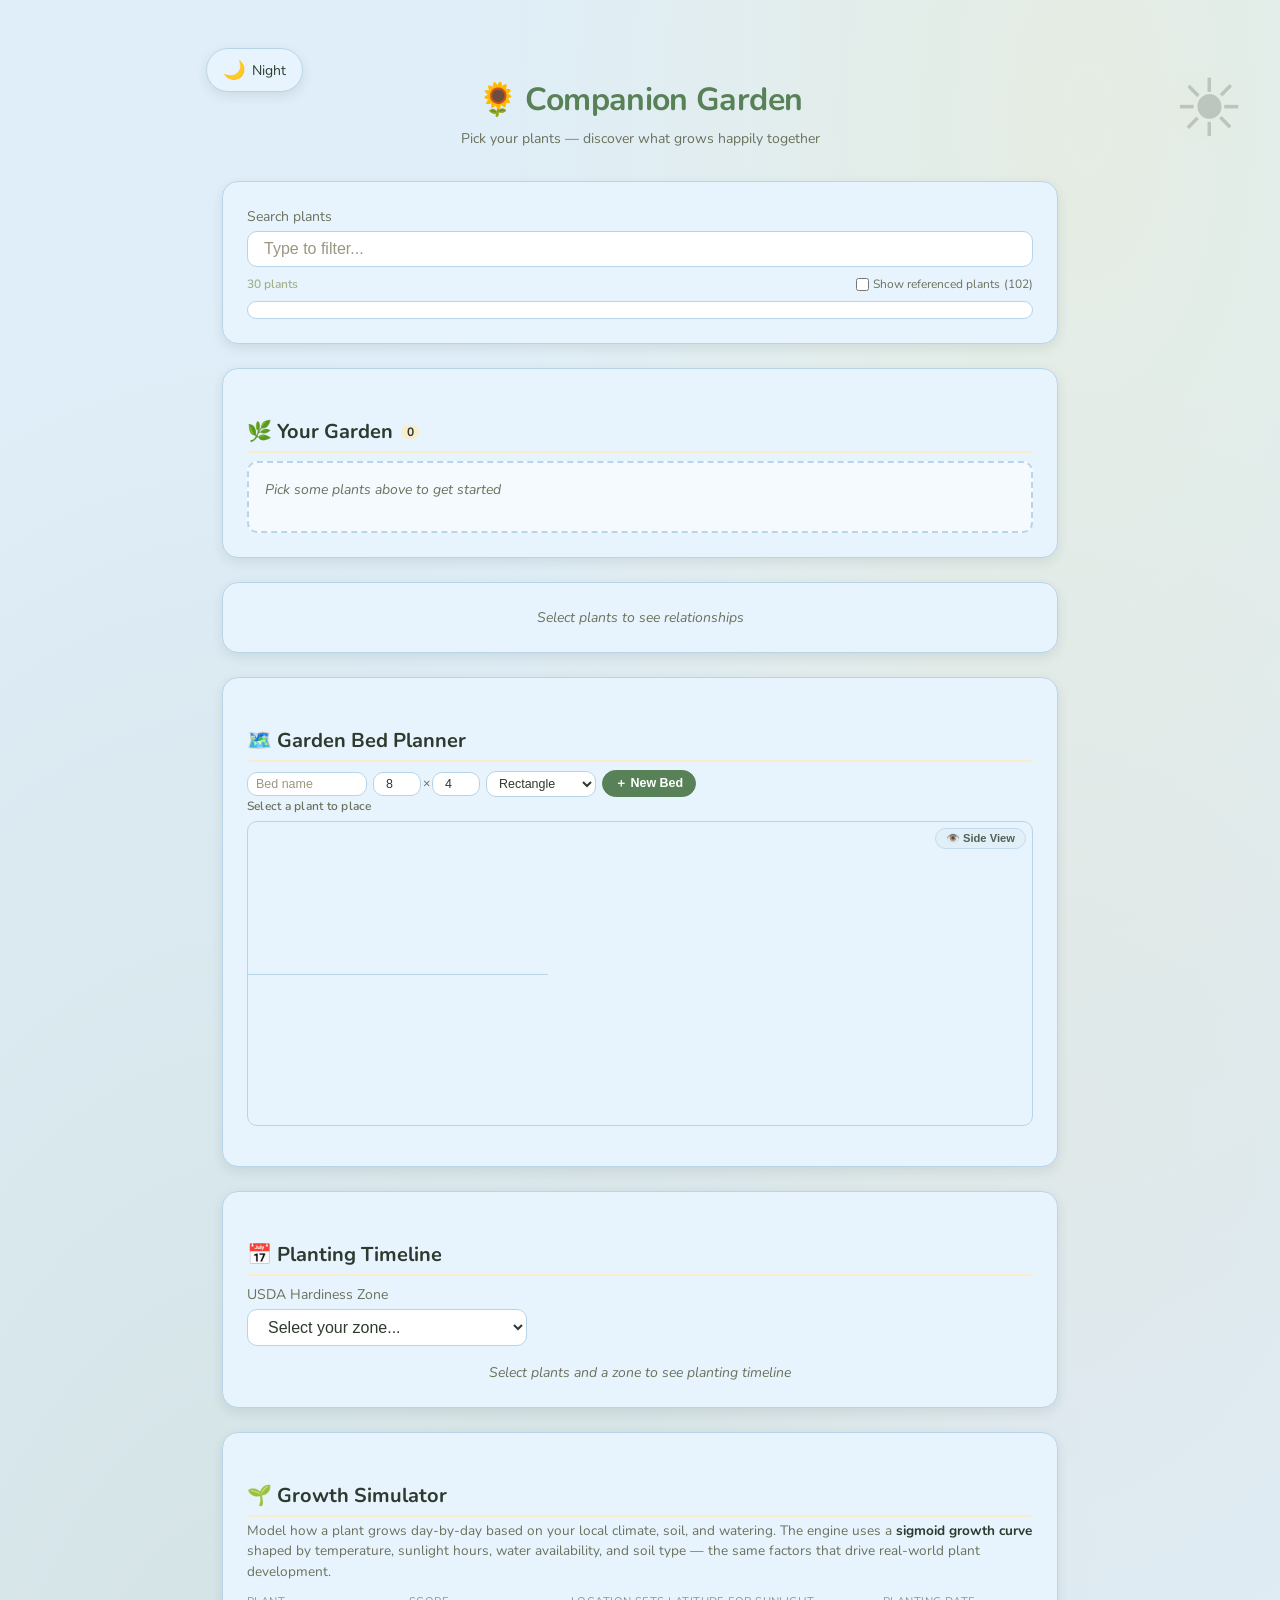
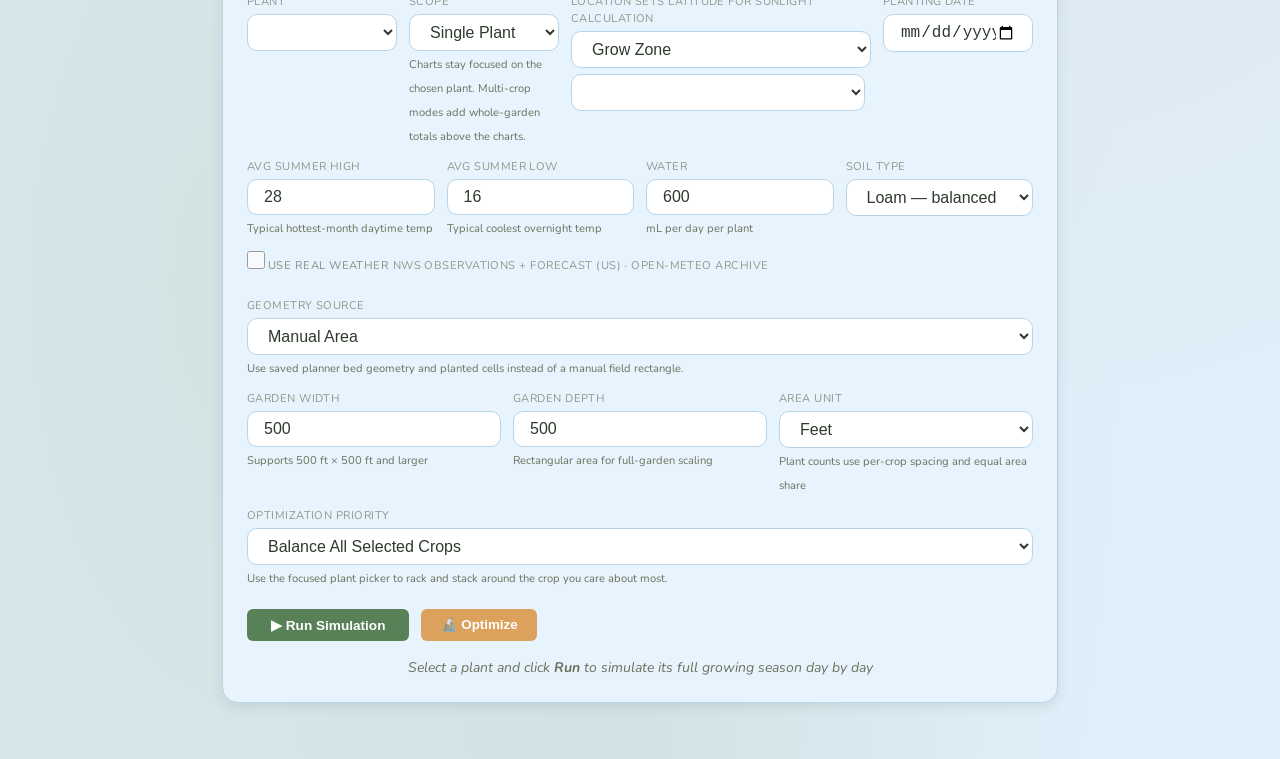
==== commit c6781126: "fix: frost-aware scoring, viability check, garden layout optimizer Three bugs addressed in the Growt" ====
--- a/pwa/index.html
+++ b/pwa/index.html
@@ -387,6 +387,18 @@
               <option value="m">Meters</option>
             </select>
             <span class="growth-hint">Plant counts use per-crop spacing and equal area share</span>
+          </div>
+        </div>
+
+        <div class="growth-control-row" id="growth-optimize-priority-row" hidden>
+          <div class="growth-field">
+            <label for="growth-optimize-priority" class="field-label">Optimization Priority</label>
+            <select id="growth-optimize-priority" class="field-input">
+              <option value="balanced" selected>Balance All Selected Crops</option>
+              <option value="focus">Prioritize Focus Crop</option>
+              <option value="weakest">Protect Weakest Crop</option>
+            </select>
+            <span class="growth-hint" id="growth-optimize-priority-hint">Use the focused plant picker to rack and stack around the crop you care about most.</span>
           </div>
         </div>
 
